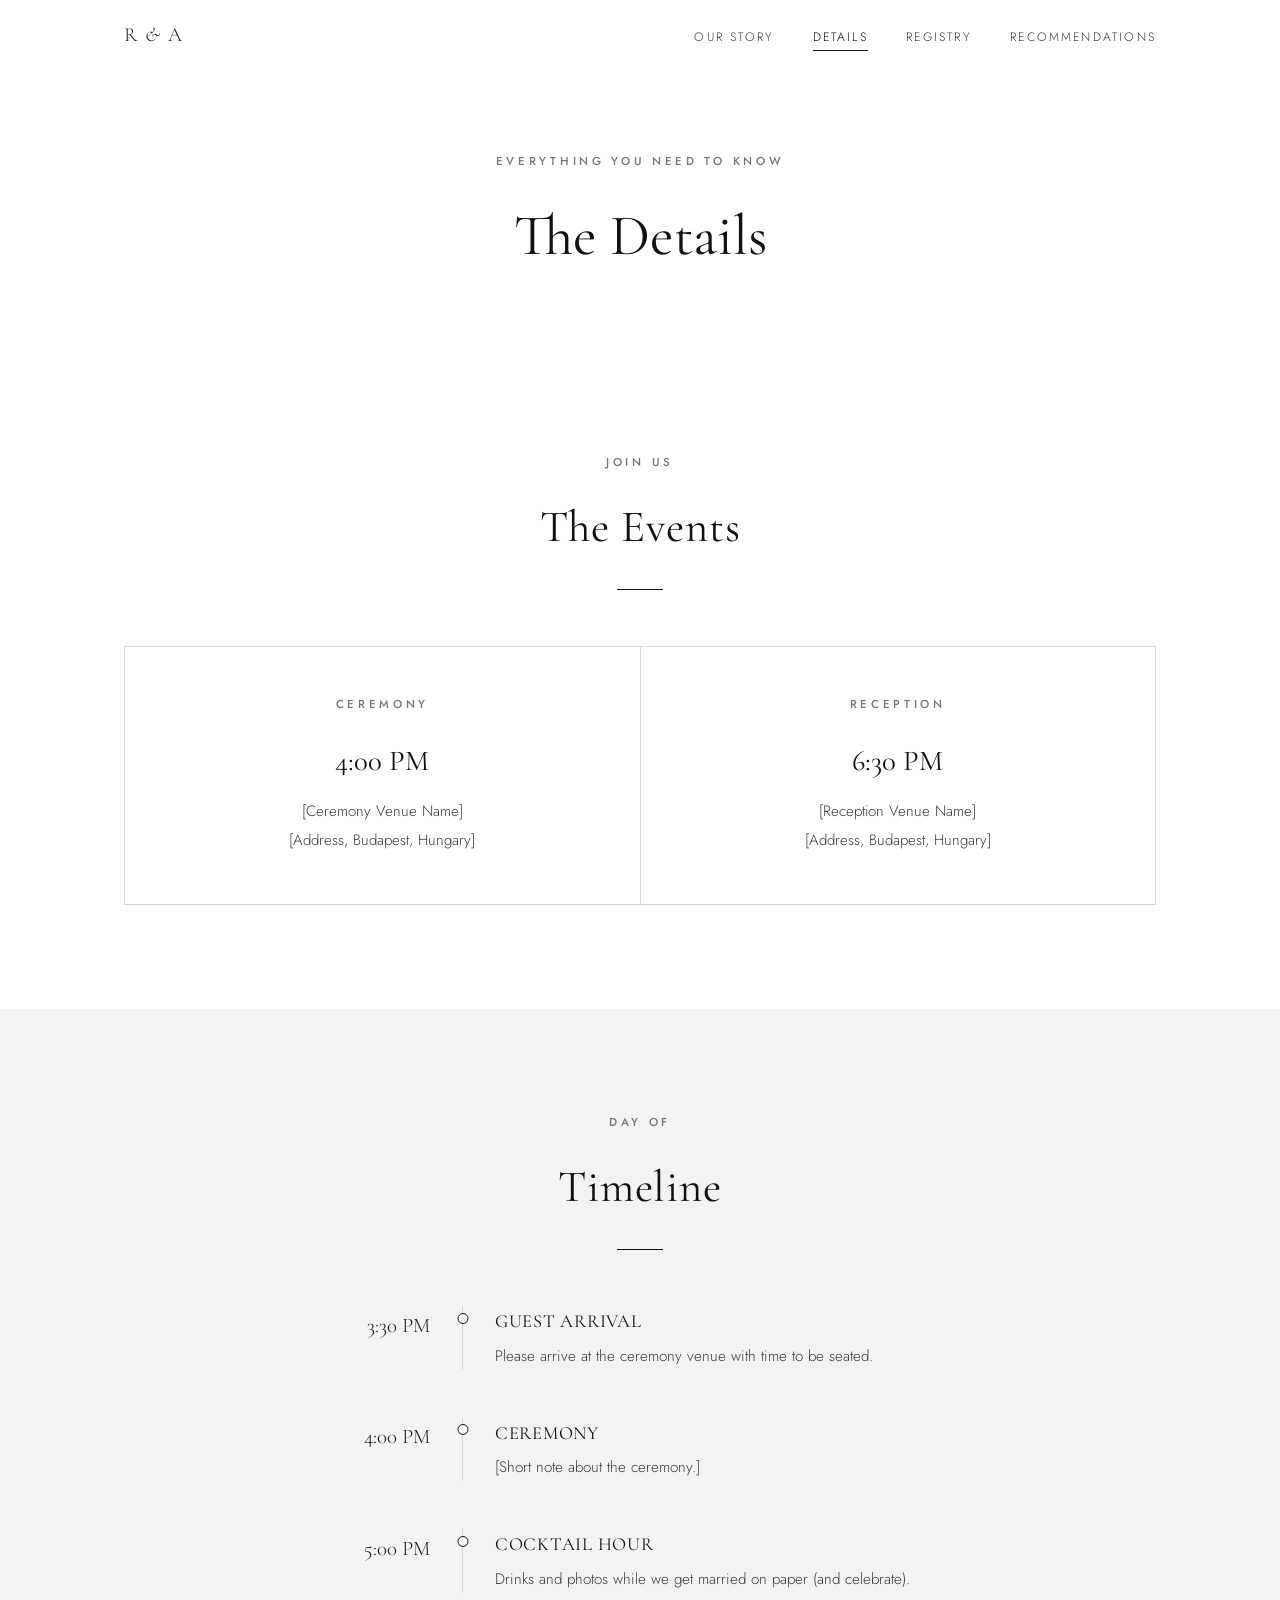
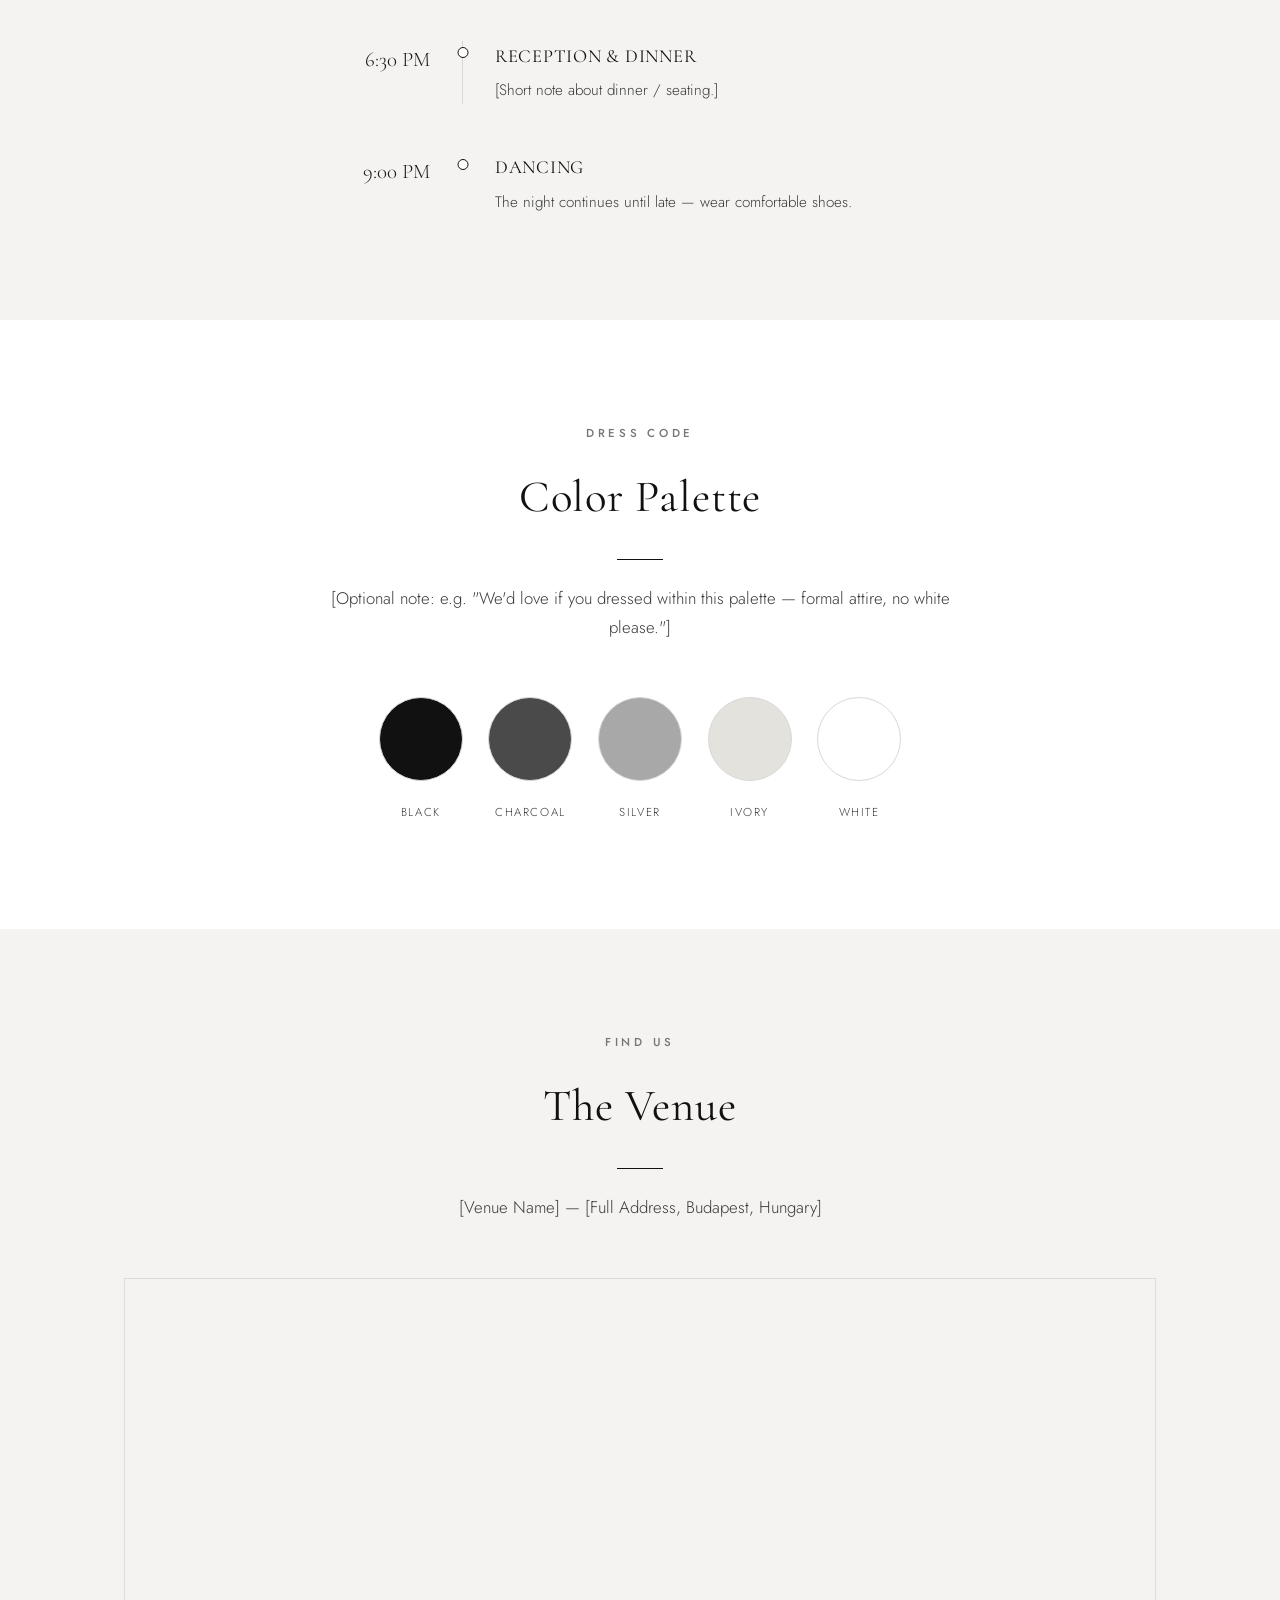
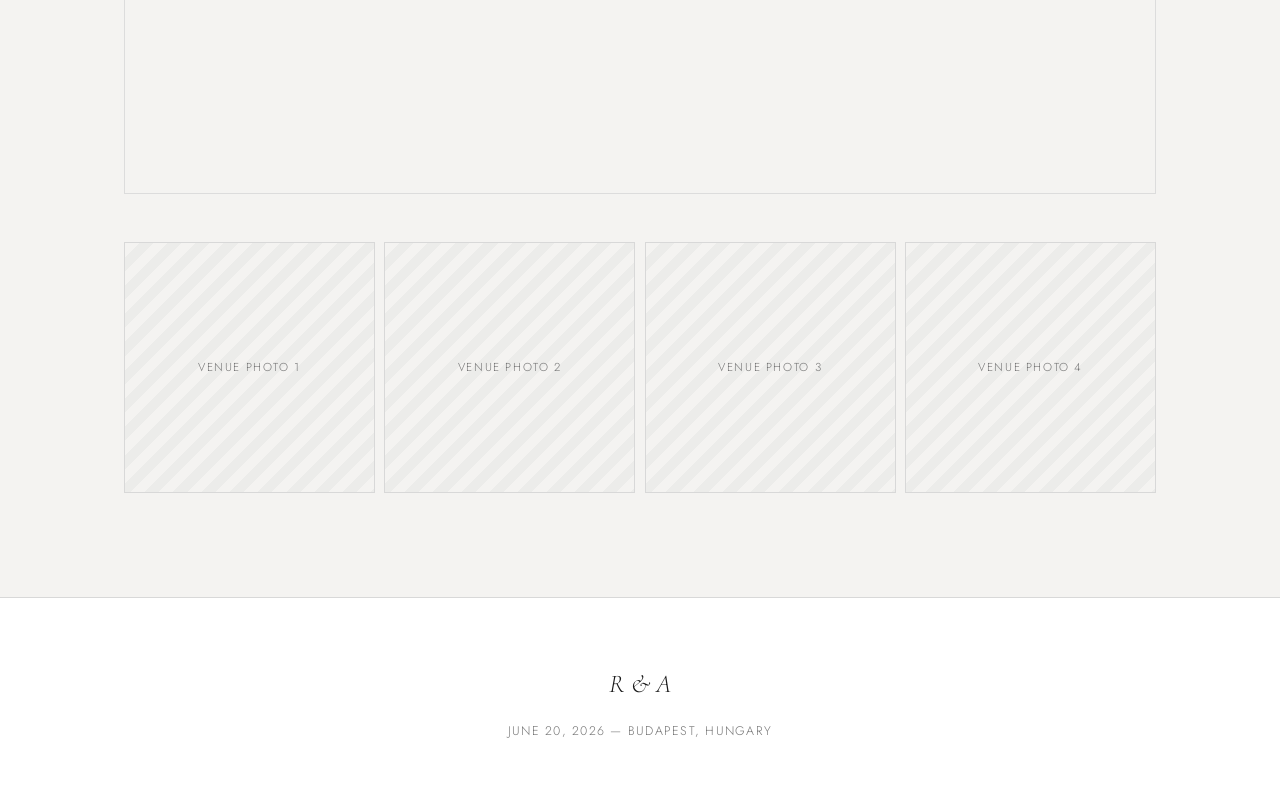
==== info.html @ a6213f03 "Initial wedding website: story, details, registry, recommendations pages Black and white elegant sta" ====
<!DOCTYPE html>
<html lang="en">
<head>
<meta charset="UTF-8">
<meta name="viewport" content="width=device-width, initial-scale=1.0">
<title>Details | Réka &amp; András</title>
<meta name="description" content="Everything you need to know: the events, timeline, location, and color palette for our wedding day.">
<link rel="stylesheet" href="css/style.css">
</head>
<body>

<header class="site-header">
  <div class="nav-inner">
    <a href="index.html" class="brand">R <span class="ampersand">&amp;</span> A</a>
    <nav>
      <ul class="nav-links">
        <li><a href="index.html">Our Story</a></li>
        <li><a href="info.html">Details</a></li>
        <li><a href="registry.html">Registry</a></li>
        <li><a href="recommendations.html">Recommendations</a></li>
      </ul>
    </nav>
    <button class="nav-toggle" aria-label="Toggle menu">
      <span></span><span></span><span></span>
    </button>
  </div>
</header>

<div class="page-hero">
  <span class="eyebrow">Everything You Need To Know</span>
  <h1>The Details</h1>
</div>

<!-- EVENTS -->
<section>
  <div class="container">
    <div class="section-header reveal">
      <span class="eyebrow">Join Us</span>
      <h2 class="section-title">The Events</h2>
      <hr class="rule center">
    </div>

    <div class="event-grid reveal">
      <div class="event-card">
        <span class="eyebrow">Ceremony</span>
        <h3>4:00 PM</h3>
        <p>[Ceremony Venue Name]</p>
        <p>[Address, Budapest, Hungary]</p>
      </div>
      <div class="event-card">
        <span class="eyebrow">Reception</span>
        <h3>6:30 PM</h3>
        <p>[Reception Venue Name]</p>
        <p>[Address, Budapest, Hungary]</p>
      </div>
    </div>
  </div>
</section>

<!-- TIMELINE -->
<section class="alt-bg">
  <div class="container">
    <div class="section-header reveal">
      <span class="eyebrow">Day Of</span>
      <h2 class="section-title">Timeline</h2>
      <hr class="rule center">
    </div>

    <div class="timeline reveal">
      <div class="timeline-item">
        <div class="timeline-time">3:30 PM</div>
        <div class="timeline-rail"></div>
        <div class="timeline-body">
          <h4>Guest Arrival</h4>
          <p>Please arrive at the ceremony venue with time to be seated.</p>
        </div>
      </div>
      <div class="timeline-item">
        <div class="timeline-time">4:00 PM</div>
        <div class="timeline-rail"></div>
        <div class="timeline-body">
          <h4>Ceremony</h4>
          <p>[Short note about the ceremony.]</p>
        </div>
      </div>
      <div class="timeline-item">
        <div class="timeline-time">5:00 PM</div>
        <div class="timeline-rail"></div>
        <div class="timeline-body">
          <h4>Cocktail Hour</h4>
          <p>Drinks and photos while we get married on paper (and celebrate).</p>
        </div>
      </div>
      <div class="timeline-item">
        <div class="timeline-time">6:30 PM</div>
        <div class="timeline-rail"></div>
        <div class="timeline-body">
          <h4>Reception &amp; Dinner</h4>
          <p>[Short note about dinner / seating.]</p>
        </div>
      </div>
      <div class="timeline-item">
        <div class="timeline-time">9:00 PM</div>
        <div class="timeline-rail"></div>
        <div class="timeline-body">
          <h4>Dancing</h4>
          <p>The night continues until late — wear comfortable shoes.</p>
        </div>
      </div>
    </div>
  </div>
</section>

<!-- COLOR PALETTE -->
<section>
  <div class="container">
    <div class="section-header reveal">
      <span class="eyebrow">Dress Code</span>
      <h2 class="section-title">Color Palette</h2>
      <hr class="rule center">
      <p class="section-lede" style="margin-left:auto;margin-right:auto;">
        [Optional note: e.g. "We'd love if you dressed within this palette —
        formal attire, no white please."]
      </p>
    </div>

    <div class="palette-row reveal">
      <div class="swatch">
        <div class="swatch-color" style="background:#111111;"></div>
        <span class="swatch-label">Black</span>
      </div>
      <div class="swatch">
        <div class="swatch-color" style="background:#4a4a4a;"></div>
        <span class="swatch-label">Charcoal</span>
      </div>
      <div class="swatch">
        <div class="swatch-color" style="background:#a8a8a8;"></div>
        <span class="swatch-label">Silver</span>
      </div>
      <div class="swatch">
        <div class="swatch-color" style="background:#e4e2dd; border:1px solid #d8d8d8;"></div>
        <span class="swatch-label">Ivory</span>
      </div>
      <div class="swatch">
        <div class="swatch-color" style="background:#ffffff; border:1px solid #d8d8d8;"></div>
        <span class="swatch-label">White</span>
      </div>
    </div>
  </div>
</section>

<!-- LOCATION -->
<section class="alt-bg">
  <div class="container">
    <div class="section-header reveal">
      <span class="eyebrow">Find Us</span>
      <h2 class="section-title">The Venue</h2>
      <hr class="rule center">
      <p class="section-lede" style="margin-left:auto;margin-right:auto;">
        [Venue Name] — [Full Address, Budapest, Hungary]
      </p>
    </div>

    <div class="reveal">
      <iframe
        class="map-frame"
        src="https://www.google.com/maps?q=Budapest,Hungary&output=embed"
        loading="lazy"
        referrerpolicy="no-referrer-when-downgrade"
        title="Venue location map">
      </iframe>
    </div>

    <div class="venue-gallery reveal">
      <a href="#" data-lightbox>
        <div class="img-placeholder" data-label="venue-1.jpg">Venue Photo 1</div>
      </a>
      <a href="#" data-lightbox>
        <div class="img-placeholder" data-label="venue-2.jpg">Venue Photo 2</div>
      </a>
      <a href="#" data-lightbox>
        <div class="img-placeholder" data-label="venue-3.jpg">Venue Photo 3</div>
      </a>
      <a href="#" data-lightbox>
        <div class="img-placeholder" data-label="venue-4.jpg">Venue Photo 4</div>
      </a>
    </div>
  </div>
</section>

<footer class="site-footer">
  <span class="ampersand">R &amp; A</span>
  <p>June 20, 2026 — Budapest, Hungary</p>
</footer>

<script src="js/main.js"></script>
</body>
</html>
---- css/style.css ----
/* ==========================================================================
   Wedding Website — Design System
   Black & white, classy, timeless.
   ========================================================================== */

@import url('https://fonts.googleapis.com/css2?family=Cormorant+Garamond:ital,wght@0,300;0,400;0,500;0,600;1,400&family=Jost:wght@300;400;500;600&display=swap');

:root {
  --black: #111111;
  --off-black: #1a1a1a;
  --charcoal: #3a3a3a;
  --gray: #767676;
  --line: #d8d8d8;
  --pale: #f4f3f1;
  --white: #ffffff;

  --font-display: 'Cormorant Garamond', 'Times New Roman', serif;
  --font-body: 'Jost', 'Helvetica Neue', Arial, sans-serif;

  --max-width: 1160px;
  --gutter: clamp(1.25rem, 5vw, 4rem);

  --transition: 0.5s cubic-bezier(0.4, 0, 0.2, 1);
}

* {
  box-sizing: border-box;
}

html {
  scroll-behavior: smooth;
}

body {
  margin: 0;
  background: var(--white);
  color: var(--off-black);
  font-family: var(--font-body);
  font-weight: 300;
  font-size: 16px;
  line-height: 1.7;
  -webkit-font-smoothing: antialiased;
  -moz-osx-font-smoothing: grayscale;
}

img {
  max-width: 100%;
  display: block;
}

a {
  color: inherit;
  text-decoration: none;
}

.container {
  max-width: var(--max-width);
  margin: 0 auto;
  padding: 0 var(--gutter);
}

/* ---------- Typography ---------- */

h1, h2, h3, h4 {
  font-family: var(--font-display);
  font-weight: 400;
  margin: 0;
  color: var(--black);
}

.eyebrow {
  display: block;
  font-family: var(--font-body);
  font-size: 0.72rem;
  font-weight: 500;
  letter-spacing: 0.32em;
  text-transform: uppercase;
  color: var(--gray);
  margin-bottom: 1rem;
}

.section-title {
  font-size: clamp(2rem, 4vw, 2.8rem);
  letter-spacing: 0.02em;
  margin-bottom: 1.5rem;
}

.section-lede {
  max-width: 620px;
  color: var(--charcoal);
  font-weight: 300;
  font-size: 1.05rem;
}

.rule {
  width: 46px;
  height: 1px;
  background: var(--black);
  border: 0;
  margin: 1.5rem 0;
}

.rule.center {
  margin-left: auto;
  margin-right: auto;
}

.ampersand {
  font-family: var(--font-display);
  font-style: italic;
}

/* ---------- Buttons / links ---------- */

.btn {
  display: inline-block;
  padding: 0.9rem 2.2rem;
  border: 1px solid var(--black);
  font-family: var(--font-body);
  font-size: 0.78rem;
  letter-spacing: 0.2em;
  text-transform: uppercase;
  color: var(--black);
  background: transparent;
  transition: background var(--transition), color var(--transition);
  cursor: pointer;
}

.btn:hover {
  background: var(--black);
  color: var(--white);
}

.btn.filled {
  background: var(--black);
  color: var(--white);
}

.btn.filled:hover {
  background: var(--off-black);
  opacity: 0.85;
}

.text-link {
  border-bottom: 1px solid var(--gray);
  padding-bottom: 2px;
  font-size: 0.9rem;
  letter-spacing: 0.04em;
  transition: border-color var(--transition), color var(--transition);
}

.text-link:hover {
  border-color: var(--black);
}

/* ---------- Navigation ---------- */

.site-header {
  position: fixed;
  top: 0;
  left: 0;
  right: 0;
  z-index: 500;
  background: rgba(255, 255, 255, 0.92);
  backdrop-filter: saturate(180%) blur(10px);
  border-bottom: 1px solid transparent;
  transition: border-color var(--transition);
}

.site-header.scrolled {
  border-bottom-color: var(--line);
}

.nav-inner {
  max-width: var(--max-width);
  margin: 0 auto;
  padding: 1.15rem var(--gutter);
  display: flex;
  align-items: center;
  justify-content: space-between;
}

.brand {
  font-family: var(--font-display);
  font-size: 1.25rem;
  letter-spacing: 0.08em;
  white-space: nowrap;
}

.nav-links {
  display: flex;
  gap: 2.4rem;
  list-style: none;
  margin: 0;
  padding: 0;
}

.nav-links a {
  font-size: 0.76rem;
  letter-spacing: 0.18em;
  text-transform: uppercase;
  color: var(--charcoal);
  padding-bottom: 4px;
  border-bottom: 1px solid transparent;
  transition: color var(--transition), border-color var(--transition);
}

.nav-links a:hover,
.nav-links a.active {
  color: var(--black);
  border-bottom-color: var(--black);
}

.nav-toggle {
  display: none;
  background: none;
  border: none;
  cursor: pointer;
  width: 28px;
  height: 20px;
  position: relative;
  z-index: 620;
  padding: 0;
}

.nav-toggle span {
  position: absolute;
  left: 0;
  width: 100%;
  height: 1px;
  background: var(--black);
  transition: transform var(--transition), opacity var(--transition), top var(--transition);
}

.nav-toggle span:nth-child(1) { top: 0; }
.nav-toggle span:nth-child(2) { top: 9px; }
.nav-toggle span:nth-child(3) { top: 18px; }

.nav-toggle.open span:nth-child(1) { top: 9px; transform: rotate(45deg); }
.nav-toggle.open span:nth-child(2) { opacity: 0; }
.nav-toggle.open span:nth-child(3) { top: 9px; transform: rotate(-45deg); }

@media (max-width: 860px) {
  .nav-links {
    position: fixed;
    top: 0;
    right: 0;
    height: 100vh;
    width: min(78vw, 340px);
    background: var(--white);
    flex-direction: column;
    justify-content: center;
    align-items: flex-start;
    gap: 2rem;
    padding: 2rem var(--gutter);
    transform: translateX(100%);
    transition: transform var(--transition);
    box-shadow: -8px 0 30px rgba(0,0,0,0.06);
    z-index: 610;
  }

  .nav-links.open {
    transform: translateX(0);
  }

  .nav-toggle {
    display: block;
  }
}

/* ---------- Hero ---------- */

.hero {
  min-height: 100vh;
  display: flex;
  flex-direction: column;
  align-items: center;
  justify-content: center;
  text-align: center;
  padding: 8rem var(--gutter) 4rem;
  position: relative;
}

.hero-names {
  font-size: clamp(2.8rem, 9vw, 6rem);
  line-height: 1.05;
  letter-spacing: 0.01em;
}

.hero-date {
  margin-top: 1.6rem;
  font-family: var(--font-body);
  font-size: 0.82rem;
  letter-spacing: 0.3em;
  text-transform: uppercase;
  color: var(--charcoal);
}

.hero-scroll {
  position: absolute;
  bottom: 2.5rem;
  left: 50%;
  transform: translateX(-50%);
  font-size: 0.68rem;
  letter-spacing: 0.28em;
  text-transform: uppercase;
  color: var(--gray);
  display: flex;
  flex-direction: column;
  align-items: center;
  gap: 0.6rem;
}

.hero-scroll::after {
  content: '';
  width: 1px;
  height: 34px;
  background: var(--line);
  animation: scrollLine 2.2s ease-in-out infinite;
}

@keyframes scrollLine {
  0% { transform: scaleY(0); transform-origin: top; opacity: 0; }
  40% { transform: scaleY(1); transform-origin: top; opacity: 1; }
  60% { transform: scaleY(1); transform-origin: bottom; opacity: 1; }
  100% { transform: scaleY(0); transform-origin: bottom; opacity: 0; }
}

/* ---------- Sections ---------- */

section {
  padding: 6.5rem 0;
}

.section-header {
  text-align: center;
  max-width: 640px;
  margin: 0 auto 3.5rem;
}

.alt-bg {
  background: var(--pale);
}

.divider-frame {
  border-top: 1px solid var(--line);
  border-bottom: 1px solid var(--line);
}

/* ---------- Reveal animation ---------- */

.reveal {
  opacity: 0;
  transform: translateY(24px);
  transition: opacity 0.9s ease, transform 0.9s ease;
}

.reveal.is-visible {
  opacity: 1;
  transform: translateY(0);
}

/* ---------- Story page ---------- */

.story-grid {
  display: grid;
  grid-template-columns: 1fr 1fr;
  gap: 4rem;
  align-items: center;
}

.story-grid.reverse .story-media {
  order: 2;
}

.story-media img {
  width: 100%;
  aspect-ratio: 4/5;
  object-fit: cover;
}

.story-text h3 {
  font-size: 1.9rem;
  margin-bottom: 1.2rem;
}

.story-text p {
  color: var(--charcoal);
}

@media (max-width: 760px) {
  .story-grid,
  .story-grid.reverse .story-media {
    order: initial;
  }
  .story-grid {
    grid-template-columns: 1fr;
    gap: 2rem;
  }
}

/* ---------- Image placeholders (until real photos are added) ---------- */

.img-placeholder {
  width: 100%;
  aspect-ratio: 4/5;
  background: repeating-linear-gradient(
    135deg,
    var(--pale),
    var(--pale) 10px,
    #ececea 10px,
    #ececea 20px
  );
  border: 1px solid var(--line);
  display: flex;
  align-items: center;
  justify-content: center;
  text-align: center;
  color: var(--gray);
  font-size: 0.72rem;
  letter-spacing: 0.14em;
  text-transform: uppercase;
  padding: 1rem;
}

.venue-gallery .img-placeholder,
.hero-media .img-placeholder {
  aspect-ratio: 1/1;
}

.hero-media .img-placeholder {
  aspect-ratio: 16/9;
}

/* ---------- Quote ---------- */

.quote-block {
  text-align: center;
  max-width: 760px;
  margin: 0 auto;
}

.quote-block p {
  font-family: var(--font-display);
  font-style: italic;
  font-size: clamp(1.5rem, 3vw, 2.1rem);
  color: var(--off-black);
  line-height: 1.5;
}

/* ---------- Timeline ---------- */

.timeline {
  max-width: 640px;
  margin: 0 auto;
}

.timeline-item {
  display: grid;
  grid-template-columns: 110px 1px 1fr;
  gap: 2rem;
  position: relative;
  padding-bottom: 3rem;
}

.timeline-item:last-child {
  padding-bottom: 0;
}

.timeline-time {
  font-family: var(--font-display);
  font-size: 1.3rem;
  text-align: right;
  padding-top: 0.1rem;
  white-space: nowrap;
}

.timeline-rail {
  position: relative;
  background: var(--line);
}

.timeline-rail::before {
  content: '';
  position: absolute;
  top: 0.4rem;
  left: 50%;
  transform: translateX(-50%);
  width: 9px;
  height: 9px;
  border-radius: 50%;
  border: 1px solid var(--black);
  background: var(--white);
}

.timeline-item:last-child .timeline-rail {
  background: transparent;
}

.timeline-body h4 {
  font-size: 1.15rem;
  letter-spacing: 0.04em;
  text-transform: uppercase;
  margin-bottom: 0.4rem;
}

.timeline-body p {
  color: var(--charcoal);
  font-size: 0.95rem;
  margin: 0;
}

@media (max-width: 560px) {
  .timeline-item {
    grid-template-columns: 70px 1px 1fr;
    gap: 1.2rem;
  }
  .timeline-time {
    font-size: 1.05rem;
  }
}

/* ---------- Event cards ---------- */

.event-grid {
  display: grid;
  grid-template-columns: repeat(2, 1fr);
  gap: 1px;
  background: var(--line);
  border: 1px solid var(--line);
}

.event-card {
  background: var(--white);
  padding: 3rem 2.5rem;
  text-align: center;
}

.event-card .eyebrow {
  margin-bottom: 1.4rem;
}

.event-card h3 {
  font-size: 1.8rem;
  margin-bottom: 0.8rem;
}

.event-card p {
  color: var(--charcoal);
  font-size: 0.94rem;
  margin: 0.2rem 0;
}

@media (max-width: 700px) {
  .event-grid {
    grid-template-columns: 1fr;
  }
}

/* ---------- Palette swatches ---------- */

.palette-row {
  display: flex;
  justify-content: center;
  gap: 1.6rem;
  flex-wrap: wrap;
}

.swatch {
  text-align: center;
}

.swatch-color {
  width: 84px;
  height: 84px;
  border-radius: 50%;
  border: 1px solid var(--line);
  margin: 0 auto 1rem;
}

.swatch-label {
  font-size: 0.72rem;
  letter-spacing: 0.14em;
  text-transform: uppercase;
  color: var(--charcoal);
}

/* ---------- Map + gallery ---------- */

.map-frame {
  width: 100%;
  aspect-ratio: 16/8;
  border: 1px solid var(--line);
  filter: grayscale(1) contrast(1.05);
}

.venue-gallery {
  display: grid;
  grid-template-columns: repeat(4, 1fr);
  gap: 0.6rem;
  margin-top: 2.5rem;
}

.venue-gallery a {
  display: block;
  overflow: hidden;
  aspect-ratio: 1/1;
}

.venue-gallery img {
  width: 100%;
  height: 100%;
  object-fit: cover;
  transition: transform 0.6s ease;
}

.venue-gallery a:hover img {
  transform: scale(1.06);
}

@media (max-width: 700px) {
  .venue-gallery {
    grid-template-columns: repeat(2, 1fr);
  }
}

/* Lightbox */

.lightbox {
  position: fixed;
  inset: 0;
  background: rgba(10,10,10,0.94);
  display: flex;
  align-items: center;
  justify-content: center;
  z-index: 1000;
  opacity: 0;
  pointer-events: none;
  transition: opacity 0.35s ease;
}

.lightbox.open {
  opacity: 1;
  pointer-events: auto;
}

.lightbox img {
  max-width: 88vw;
  max-height: 84vh;
  object-fit: contain;
}

.lightbox-close {
  position: absolute;
  top: 2rem;
  right: 2.5rem;
  color: var(--white);
  font-size: 1.6rem;
  background: none;
  border: none;
  cursor: pointer;
  font-family: var(--font-body);
  letter-spacing: 0.1em;
}

/* ---------- Registry ---------- */

.registry-grid {
  display: grid;
  grid-template-columns: repeat(auto-fit, minmax(280px, 1fr));
  gap: 1px;
  background: var(--line);
  border: 1px solid var(--line);
}

.registry-card {
  background: var(--white);
  padding: 3rem 2.4rem;
  text-align: center;
  display: flex;
  flex-direction: column;
  align-items: center;
}

.registry-card h3 {
  font-size: 1.6rem;
  margin: 1rem 0 0.9rem;
}

.registry-card p {
  color: var(--charcoal);
  font-size: 0.92rem;
  flex-grow: 1;
  margin-bottom: 1.8rem;
}

.registry-icon {
  width: 36px;
  height: 36px;
  border: 1px solid var(--black);
  border-radius: 50%;
  display: flex;
  align-items: center;
  justify-content: center;
  font-family: var(--font-display);
  font-style: italic;
  font-size: 1.1rem;
}

/* ---------- Recommendations ---------- */

.rec-tabs {
  display: flex;
  justify-content: center;
  gap: 0.5rem;
  margin-bottom: 3.5rem;
  flex-wrap: wrap;
}

.rec-tab {
  padding: 0.7rem 1.6rem;
  border: 1px solid var(--line);
  font-size: 0.75rem;
  letter-spacing: 0.16em;
  text-transform: uppercase;
  cursor: pointer;
  background: var(--white);
  color: var(--charcoal);
  transition: all var(--transition);
}

.rec-tab:hover {
  border-color: var(--black);
  color: var(--black);
}

.rec-tab.active {
  background: var(--black);
  color: var(--white);
  border-color: var(--black);
}

.rec-panel {
  display: none;
}

.rec-panel.active {
  display: block;
}

.rec-list {
  display: grid;
  grid-template-columns: repeat(2, 1fr);
  gap: 2.5rem 3rem;
}

.rec-item {
  border-top: 1px solid var(--line);
  padding-top: 1.4rem;
}

.rec-item h4 {
  font-size: 1.25rem;
  margin-bottom: 0.35rem;
}

.rec-item .rec-tag {
  display: inline-block;
  font-size: 0.68rem;
  letter-spacing: 0.16em;
  text-transform: uppercase;
  color: var(--gray);
  margin-bottom: 0.6rem;
}

.rec-item p {
  color: var(--charcoal);
  font-size: 0.92rem;
  margin: 0;
}

@media (max-width: 700px) {
  .rec-list {
    grid-template-columns: 1fr;
  }
}

/* ---------- Footer ---------- */

.site-footer {
  text-align: center;
  padding: 4rem var(--gutter) 3rem;
  border-top: 1px solid var(--line);
}

.site-footer .ampersand {
  font-size: 1.6rem;
  display: block;
  margin-bottom: 1rem;
}

.site-footer p {
  font-size: 0.78rem;
  letter-spacing: 0.1em;
  color: var(--gray);
  text-transform: uppercase;
}

/* ---------- Page hero (sub pages) ---------- */

.page-hero {
  padding: 9.5rem var(--gutter) 4rem;
  text-align: center;
}

.page-hero .eyebrow {
  justify-content: center;
  display: flex;
}

.page-hero h1 {
  font-size: clamp(2.4rem, 6vw, 3.6rem);
}
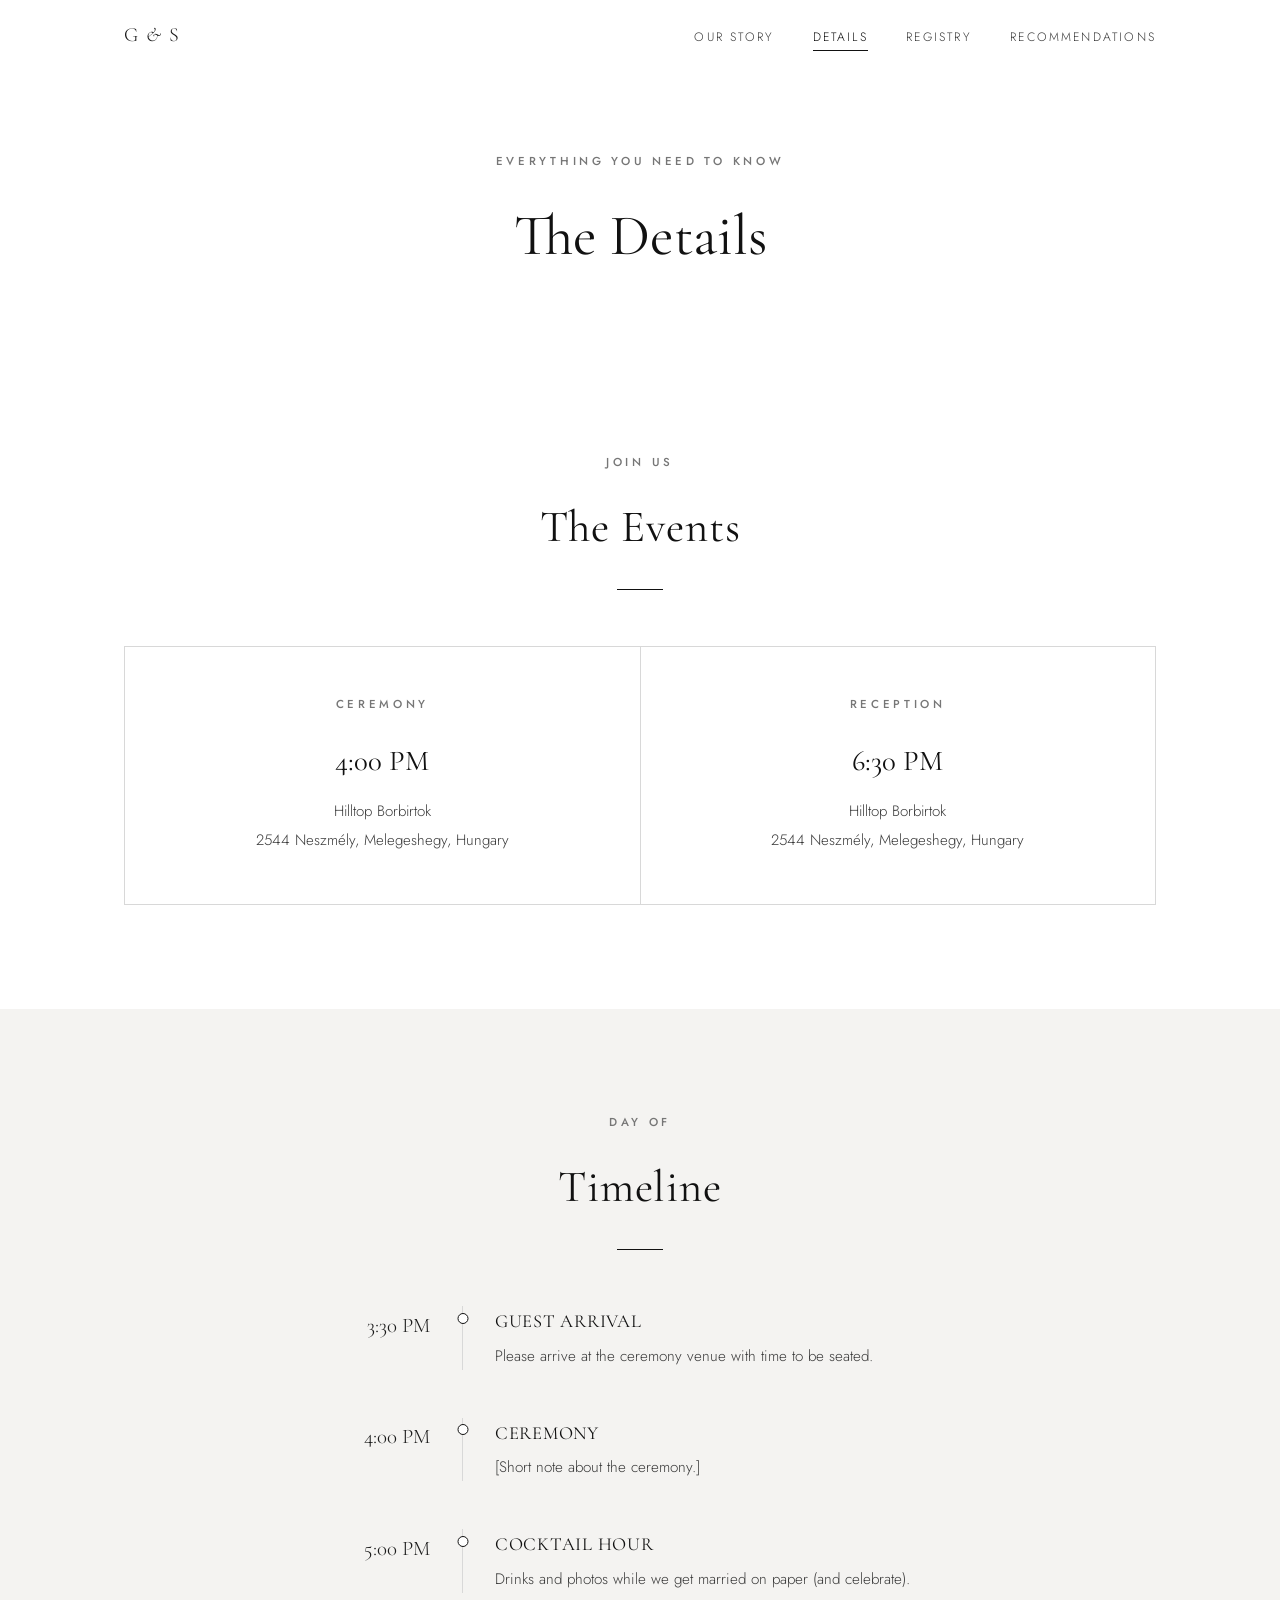
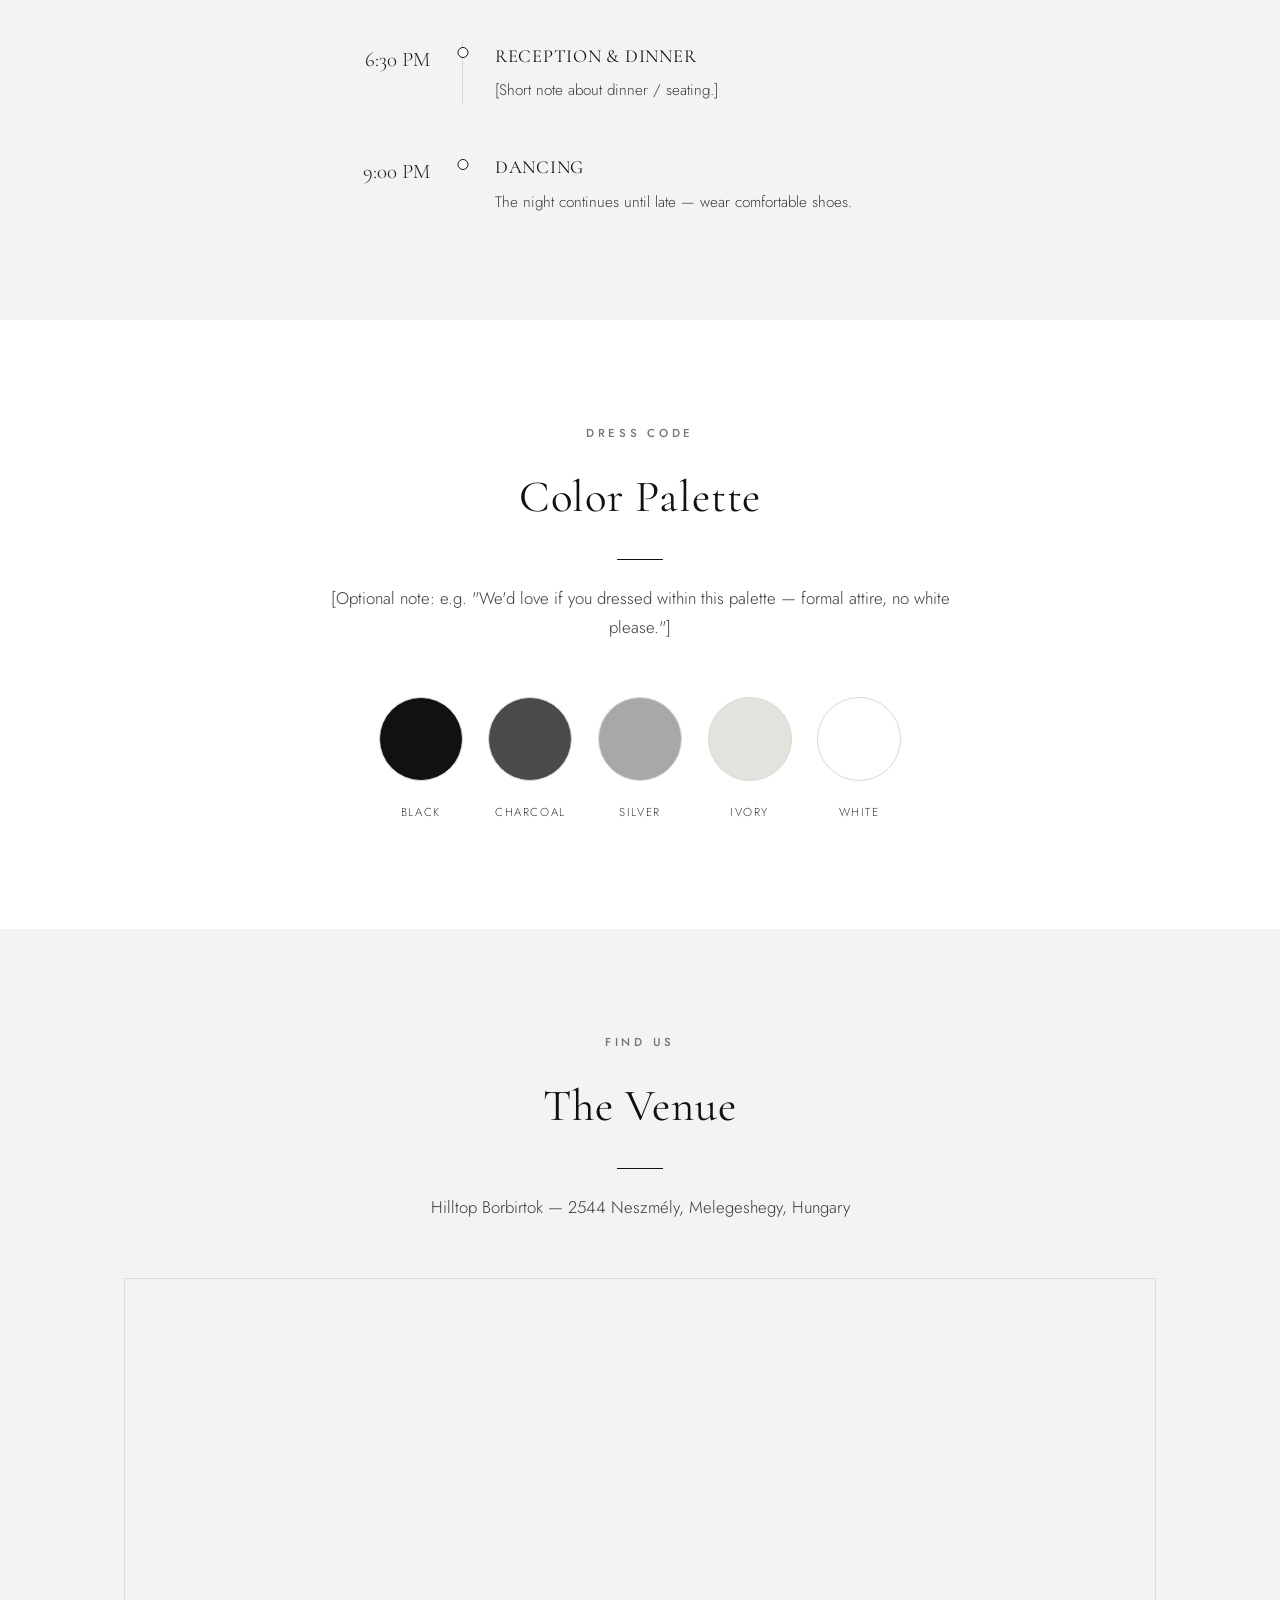
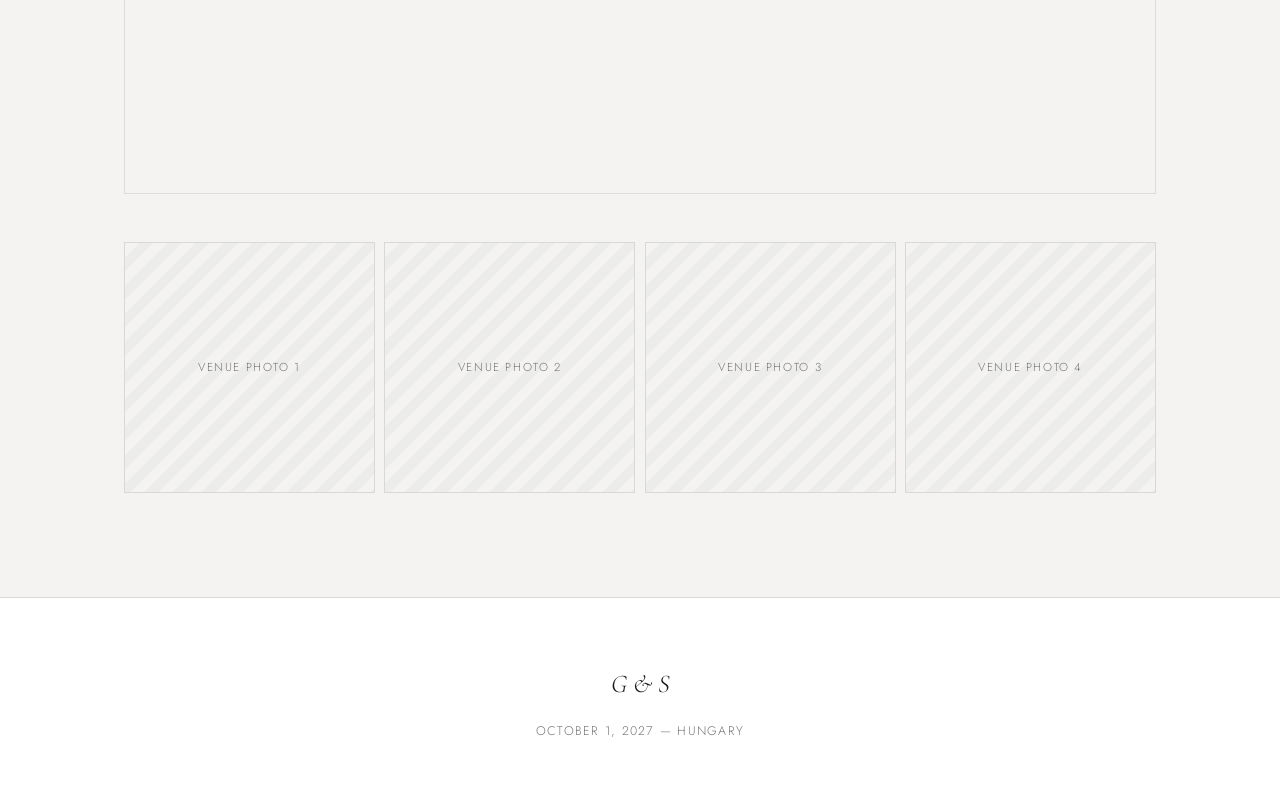
==== commit ebfffff3: "Personalize site with real names, date, and venue Gisele & Sándor, October 1 2027, Hilltop Borbirtok" ====
--- a/info.html
+++ b/info.html
@@ -3,7 +3,7 @@
 <head>
 <meta charset="UTF-8">
 <meta name="viewport" content="width=device-width, initial-scale=1.0">
-<title>Details | Réka &amp; András</title>
+<title>Details | Gisele &amp; Sándor</title>
 <meta name="description" content="Everything you need to know: the events, timeline, location, and color palette for our wedding day.">
 <link rel="stylesheet" href="css/style.css">
 </head>
@@ -11,7 +11,7 @@
 
 <header class="site-header">
   <div class="nav-inner">
-    <a href="index.html" class="brand">R <span class="ampersand">&amp;</span> A</a>
+    <a href="index.html" class="brand">G <span class="ampersand">&amp;</span> S</a>
     <nav>
       <ul class="nav-links">
         <li><a href="index.html">Our Story</a></li>
@@ -44,14 +44,14 @@
       <div class="event-card">
         <span class="eyebrow">Ceremony</span>
         <h3>4:00 PM</h3>
-        <p>[Ceremony Venue Name]</p>
-        <p>[Address, Budapest, Hungary]</p>
+        <p>Hilltop Borbirtok</p>
+        <p>2544 Neszmély, Melegeshegy, Hungary</p>
       </div>
       <div class="event-card">
         <span class="eyebrow">Reception</span>
         <h3>6:30 PM</h3>
-        <p>[Reception Venue Name]</p>
-        <p>[Address, Budapest, Hungary]</p>
+        <p>Hilltop Borbirtok</p>
+        <p>2544 Neszmély, Melegeshegy, Hungary</p>
       </div>
     </div>
   </div>
@@ -157,14 +157,14 @@
       <h2 class="section-title">The Venue</h2>
       <hr class="rule center">
       <p class="section-lede" style="margin-left:auto;margin-right:auto;">
-        [Venue Name] — [Full Address, Budapest, Hungary]
+        Hilltop Borbirtok — 2544 Neszmély, Melegeshegy, Hungary
       </p>
     </div>
 
     <div class="reveal">
       <iframe
         class="map-frame"
-        src="https://www.google.com/maps?q=Budapest,Hungary&output=embed"
+        src="https://www.google.com/maps?q=47.7252182,18.3779207&output=embed"
         loading="lazy"
         referrerpolicy="no-referrer-when-downgrade"
         title="Venue location map">
@@ -189,8 +189,8 @@
 </section>
 
 <footer class="site-footer">
-  <span class="ampersand">R &amp; A</span>
-  <p>June 20, 2026 — Budapest, Hungary</p>
+  <span class="ampersand">G &amp; S</span>
+  <p>October 1, 2027 — Hungary</p>
 </footer>
 
 <script src="js/main.js"></script>
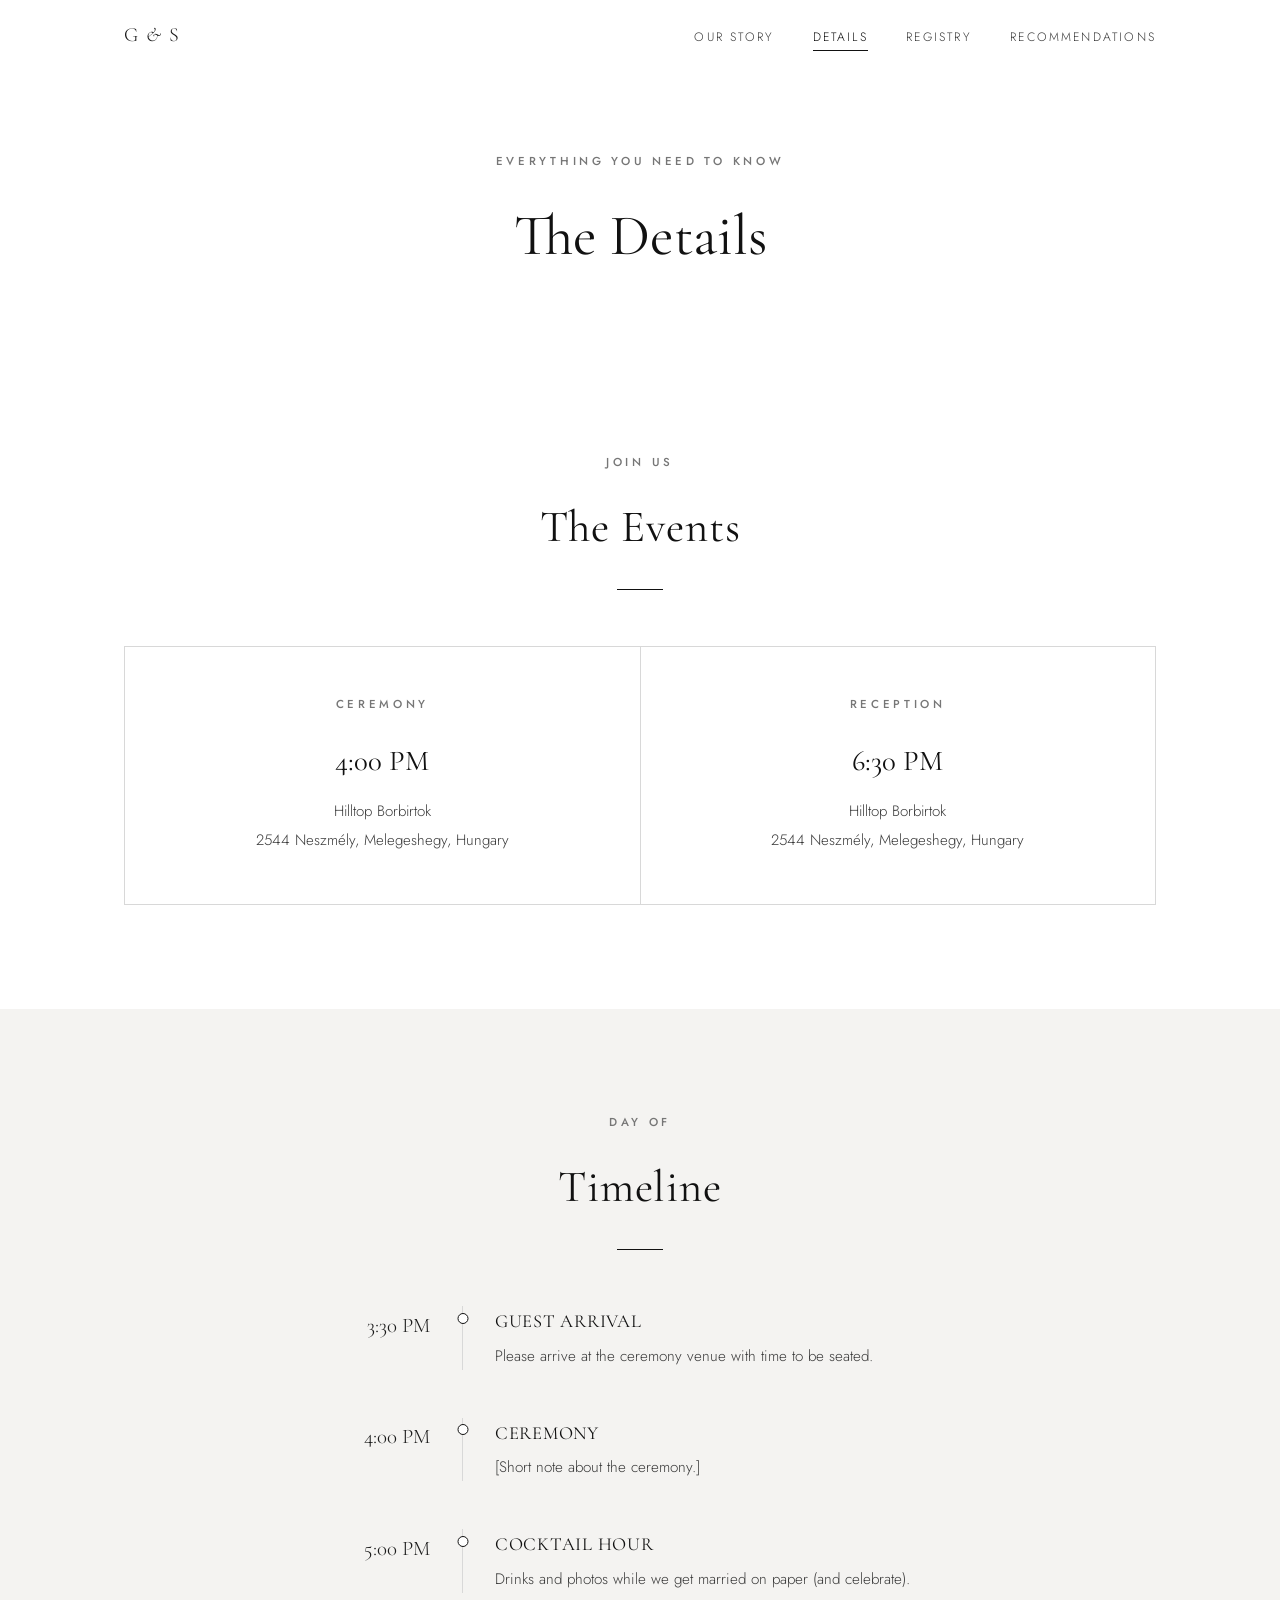
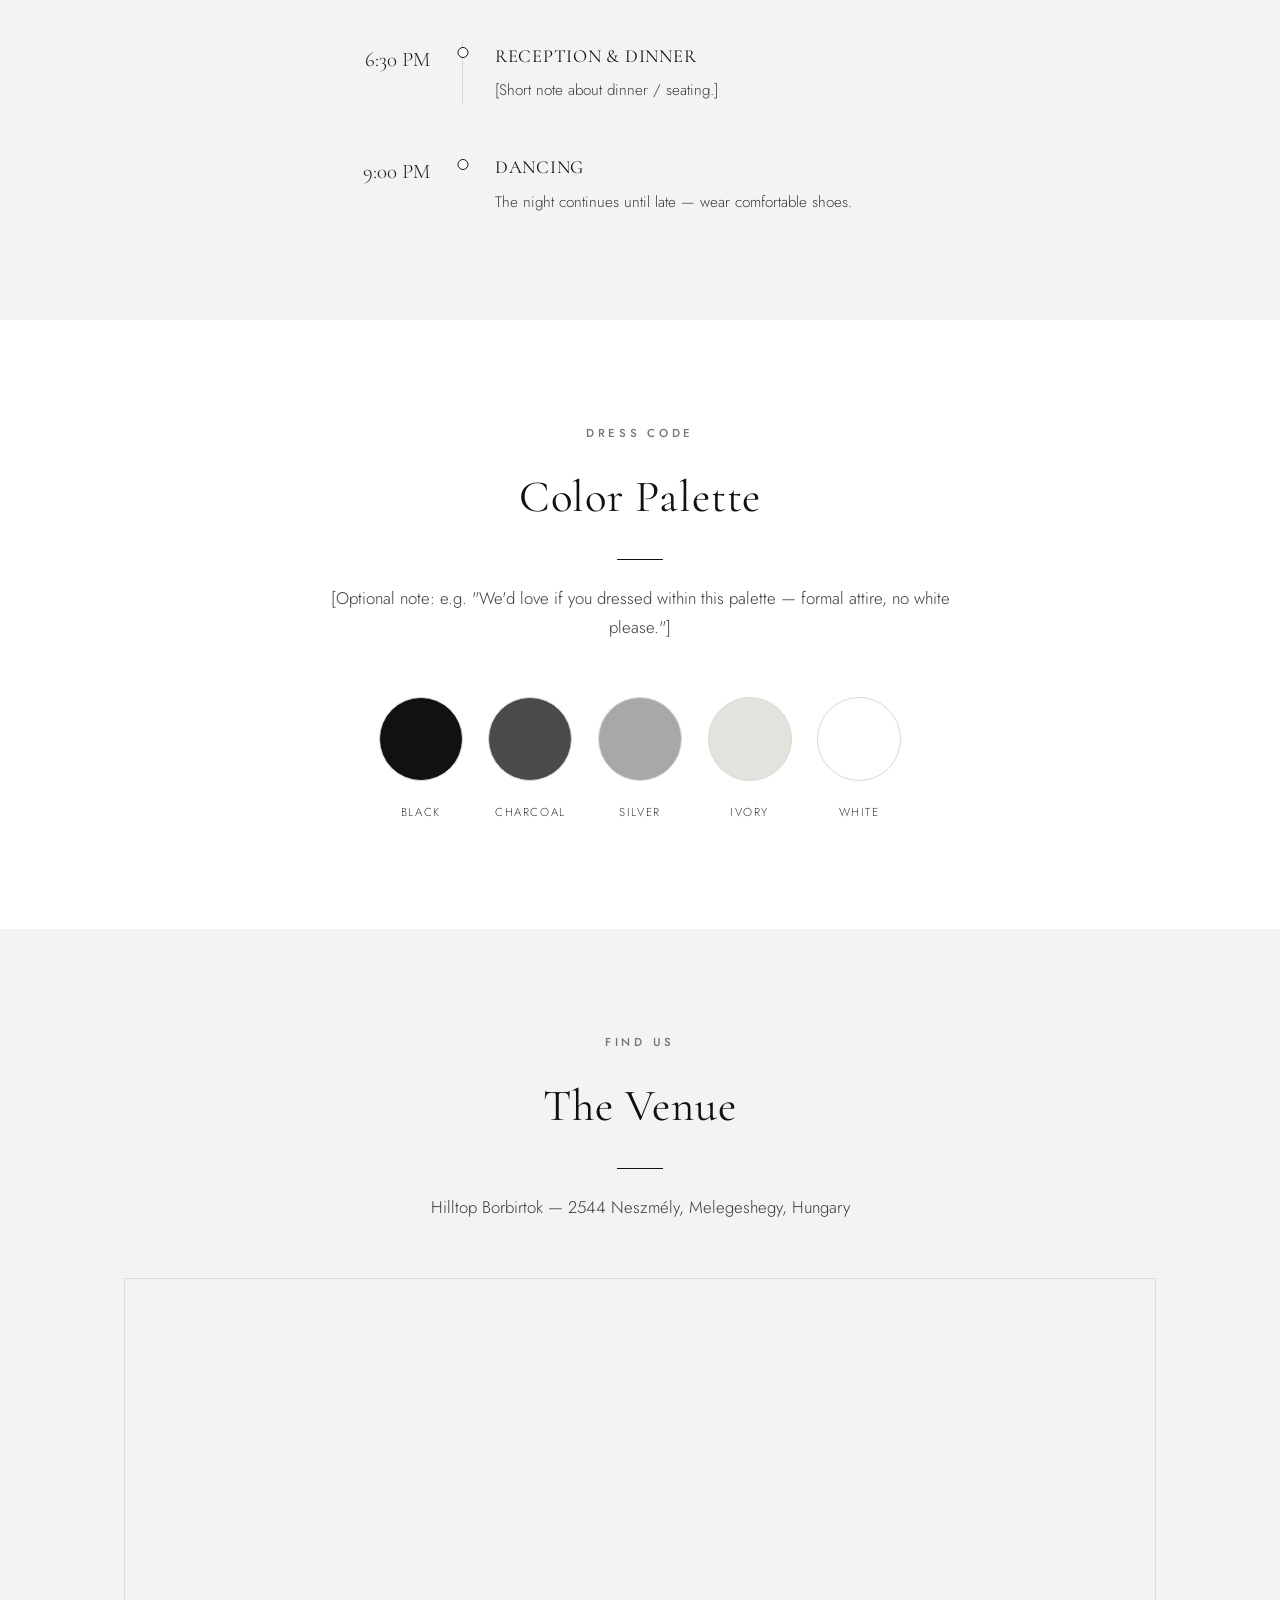
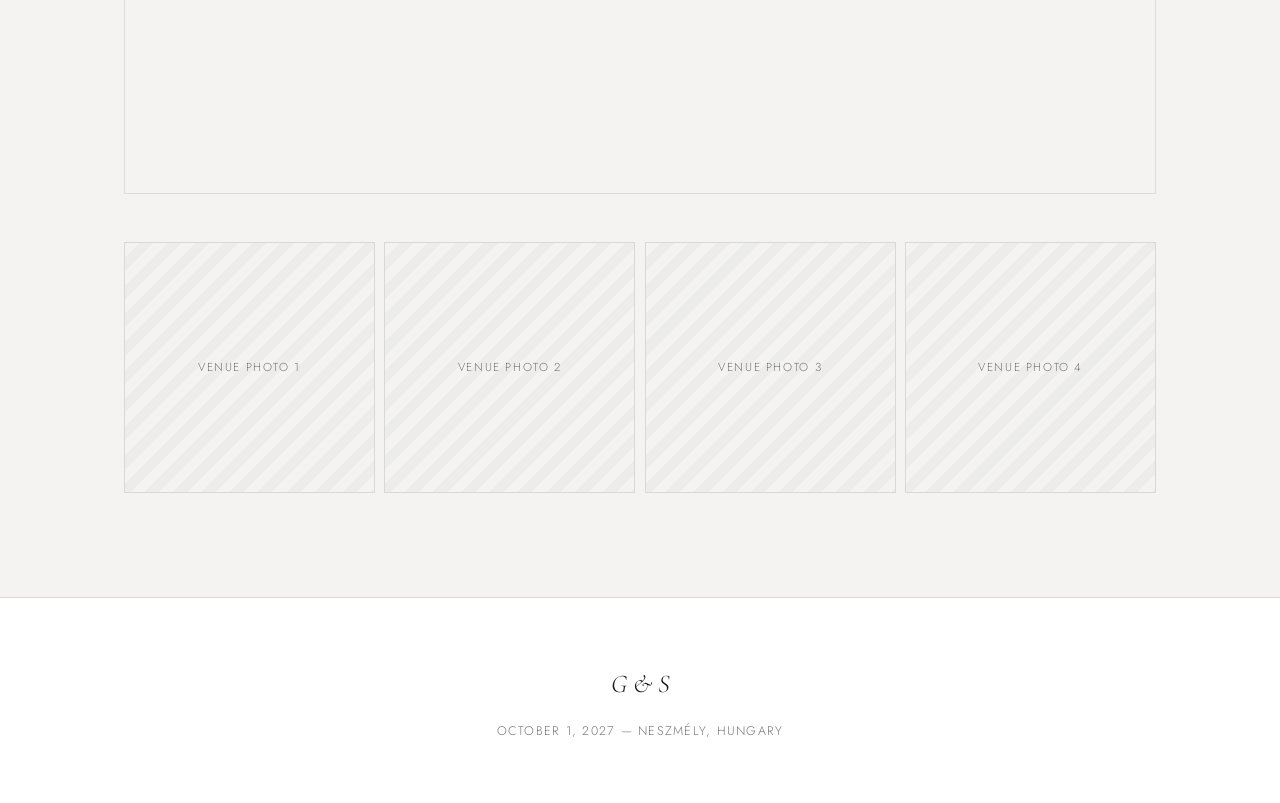
==== commit 1b183fad: "Add real hotels near the venue, reframe Budapest as a day trip Replaced generic Budapest hotel place" ====
--- a/info.html
+++ b/info.html
@@ -190,7 +190,7 @@
 
 <footer class="site-footer">
   <span class="ampersand">G &amp; S</span>
-  <p>October 1, 2027 — Hungary</p>
+  <p>October 1, 2027 — Neszmély, Hungary</p>
 </footer>
 
 <script src="js/main.js"></script>
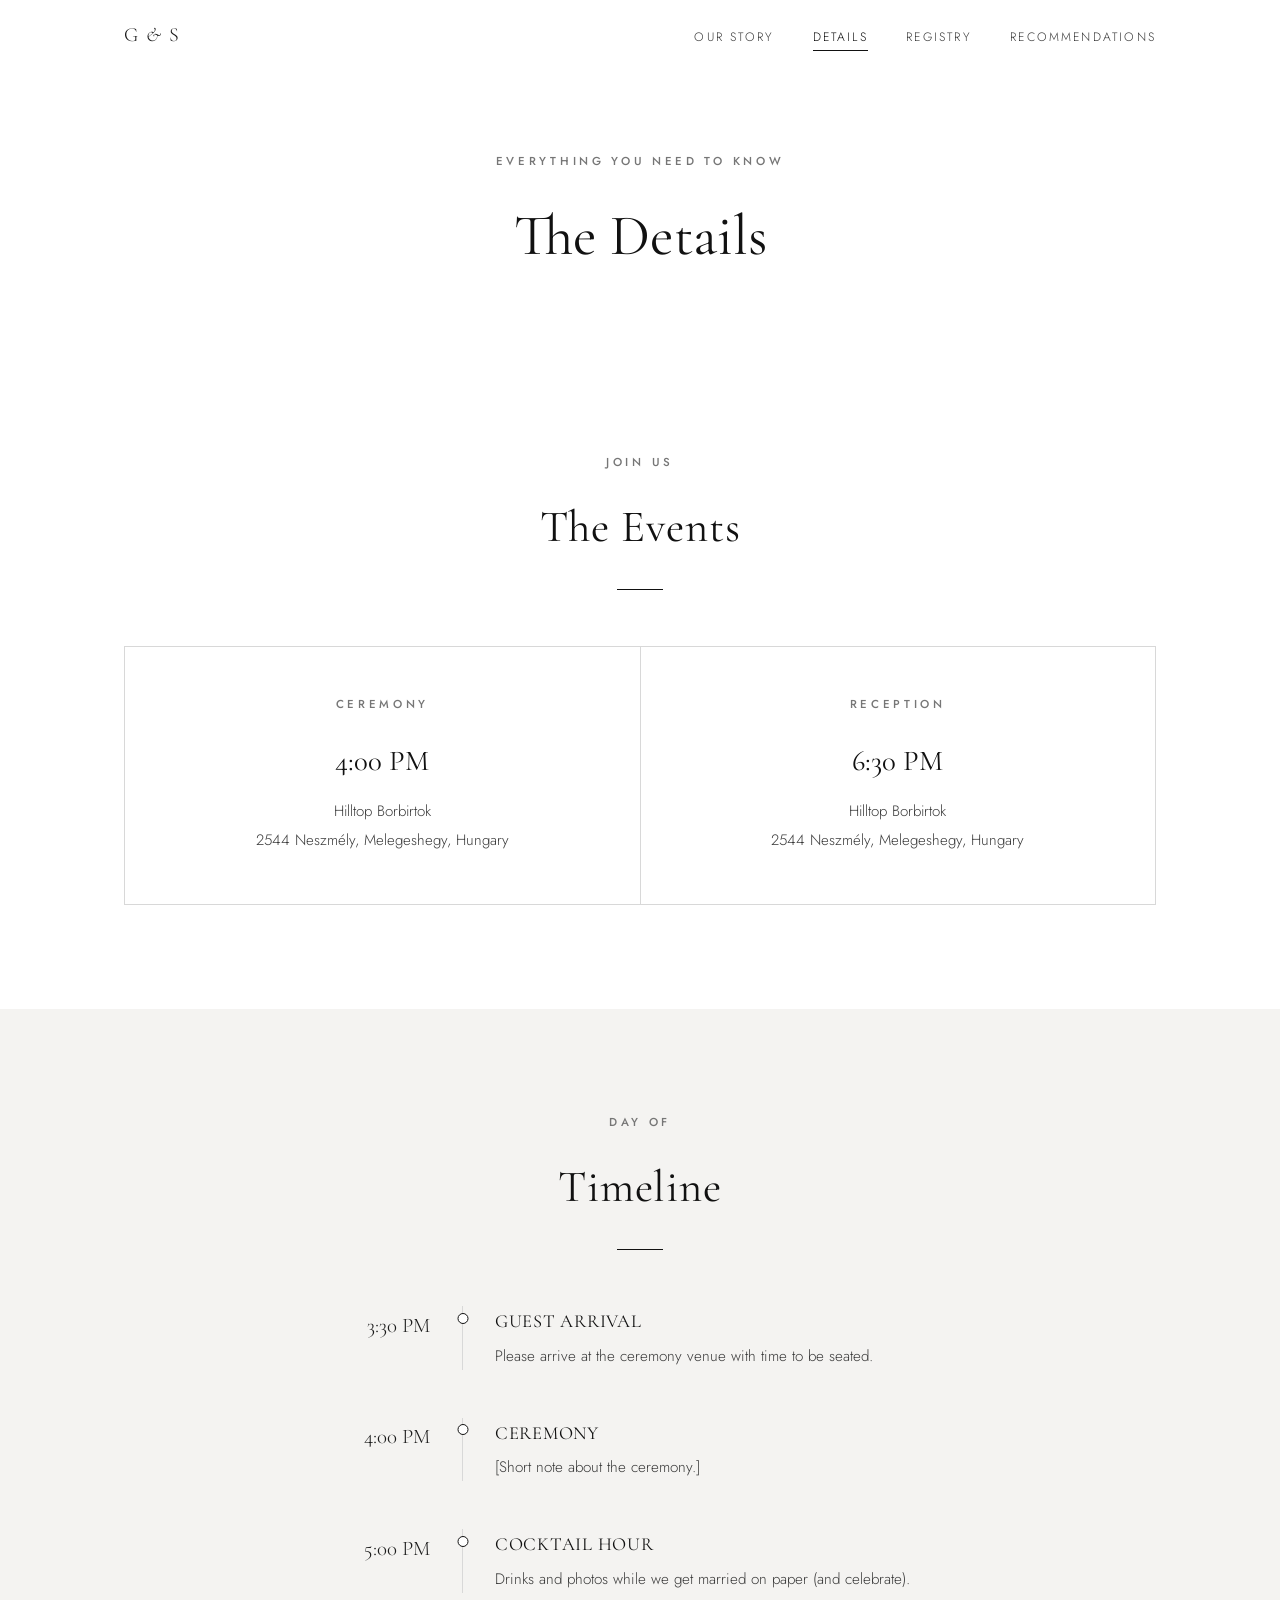
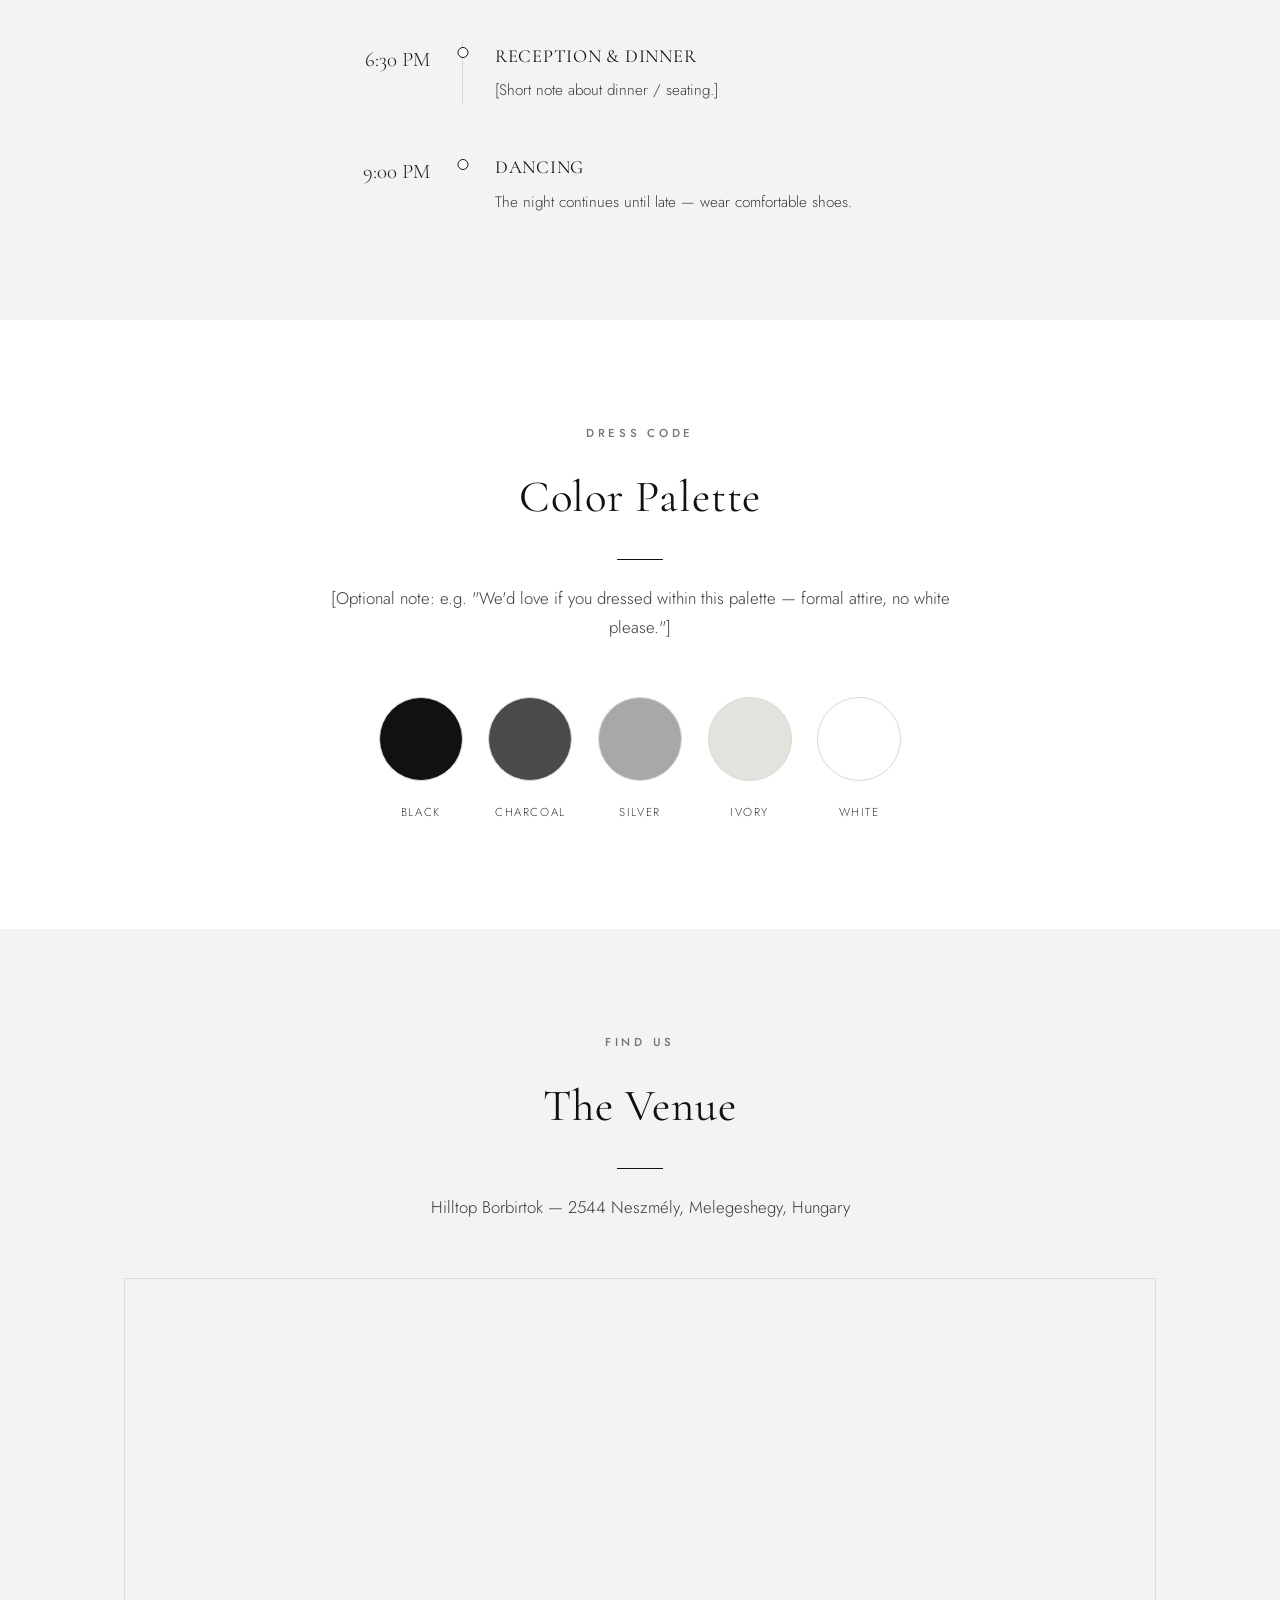
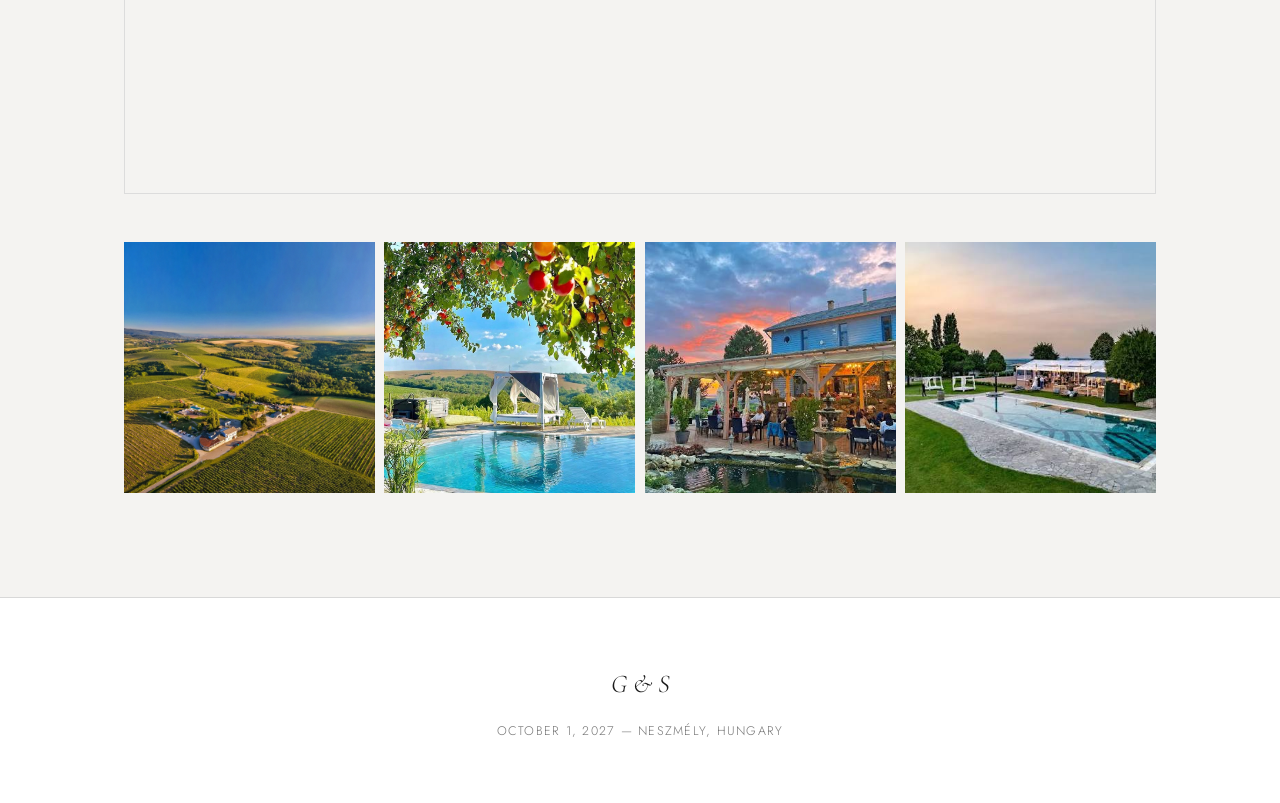
==== commit 0e642640: "Add real photos to the venue gallery Aerial, poolside, dining terrace, and pool/tent shots of Hillto" ====
--- a/info.html
+++ b/info.html
@@ -172,17 +172,17 @@
     </div>
 
     <div class="venue-gallery reveal">
-      <a href="#" data-lightbox>
-        <div class="img-placeholder" data-label="venue-1.jpg">Venue Photo 1</div>
+      <a href="images/venue-1.jpg" data-lightbox>
+        <img src="images/venue-1.jpg" alt="Aerial view of Hilltop Borbirtok and its vineyards" loading="lazy">
       </a>
-      <a href="#" data-lightbox>
-        <div class="img-placeholder" data-label="venue-2.jpg">Venue Photo 2</div>
+      <a href="images/venue-2.jpg" data-lightbox>
+        <img src="images/venue-2.jpg" alt="Poolside at Hilltop Borbirtok" loading="lazy">
       </a>
-      <a href="#" data-lightbox>
-        <div class="img-placeholder" data-label="venue-3.jpg">Venue Photo 3</div>
+      <a href="images/venue-3.jpg" data-lightbox>
+        <img src="images/venue-3.jpg" alt="Sunset dining terrace at Hilltop Borbirtok" loading="lazy">
       </a>
-      <a href="#" data-lightbox>
-        <div class="img-placeholder" data-label="venue-4.jpg">Venue Photo 4</div>
+      <a href="images/venue-4.jpg" data-lightbox>
+        <img src="images/venue-4.jpg" alt="Pool and event tent at Hilltop Borbirtok" loading="lazy">
       </a>
     </div>
   </div>
--- a/css/style.css
+++ b/css/style.css
@@ -764,6 +764,19 @@
   margin-bottom: 0.35rem;
 }
 
+.rec-item h4 a {
+  background-image: linear-gradient(var(--black), var(--black));
+  background-position: 0 100%;
+  background-repeat: no-repeat;
+  background-size: 0% 1px;
+  padding-bottom: 2px;
+  transition: background-size var(--transition);
+}
+
+.rec-item h4 a:hover {
+  background-size: 100% 1px;
+}
+
 .rec-item .rec-tag {
   display: inline-block;
   font-size: 0.68rem;
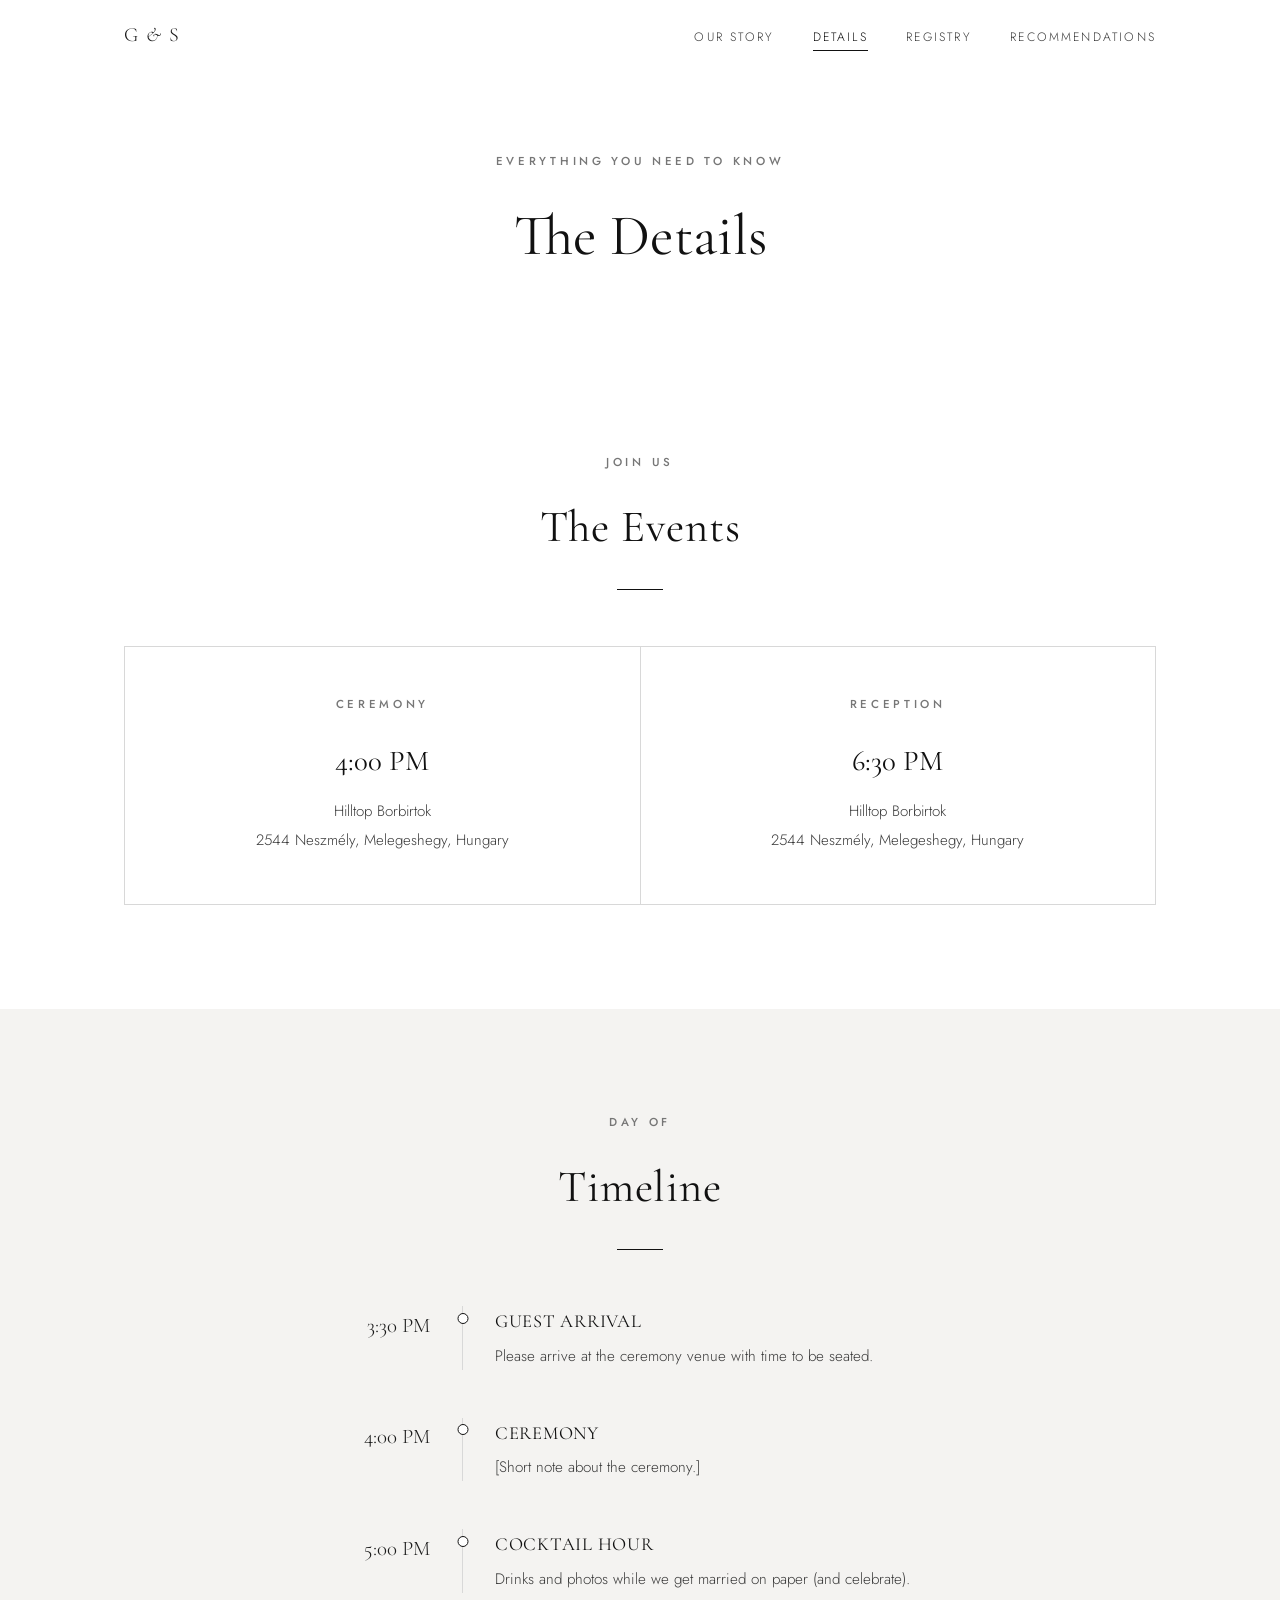
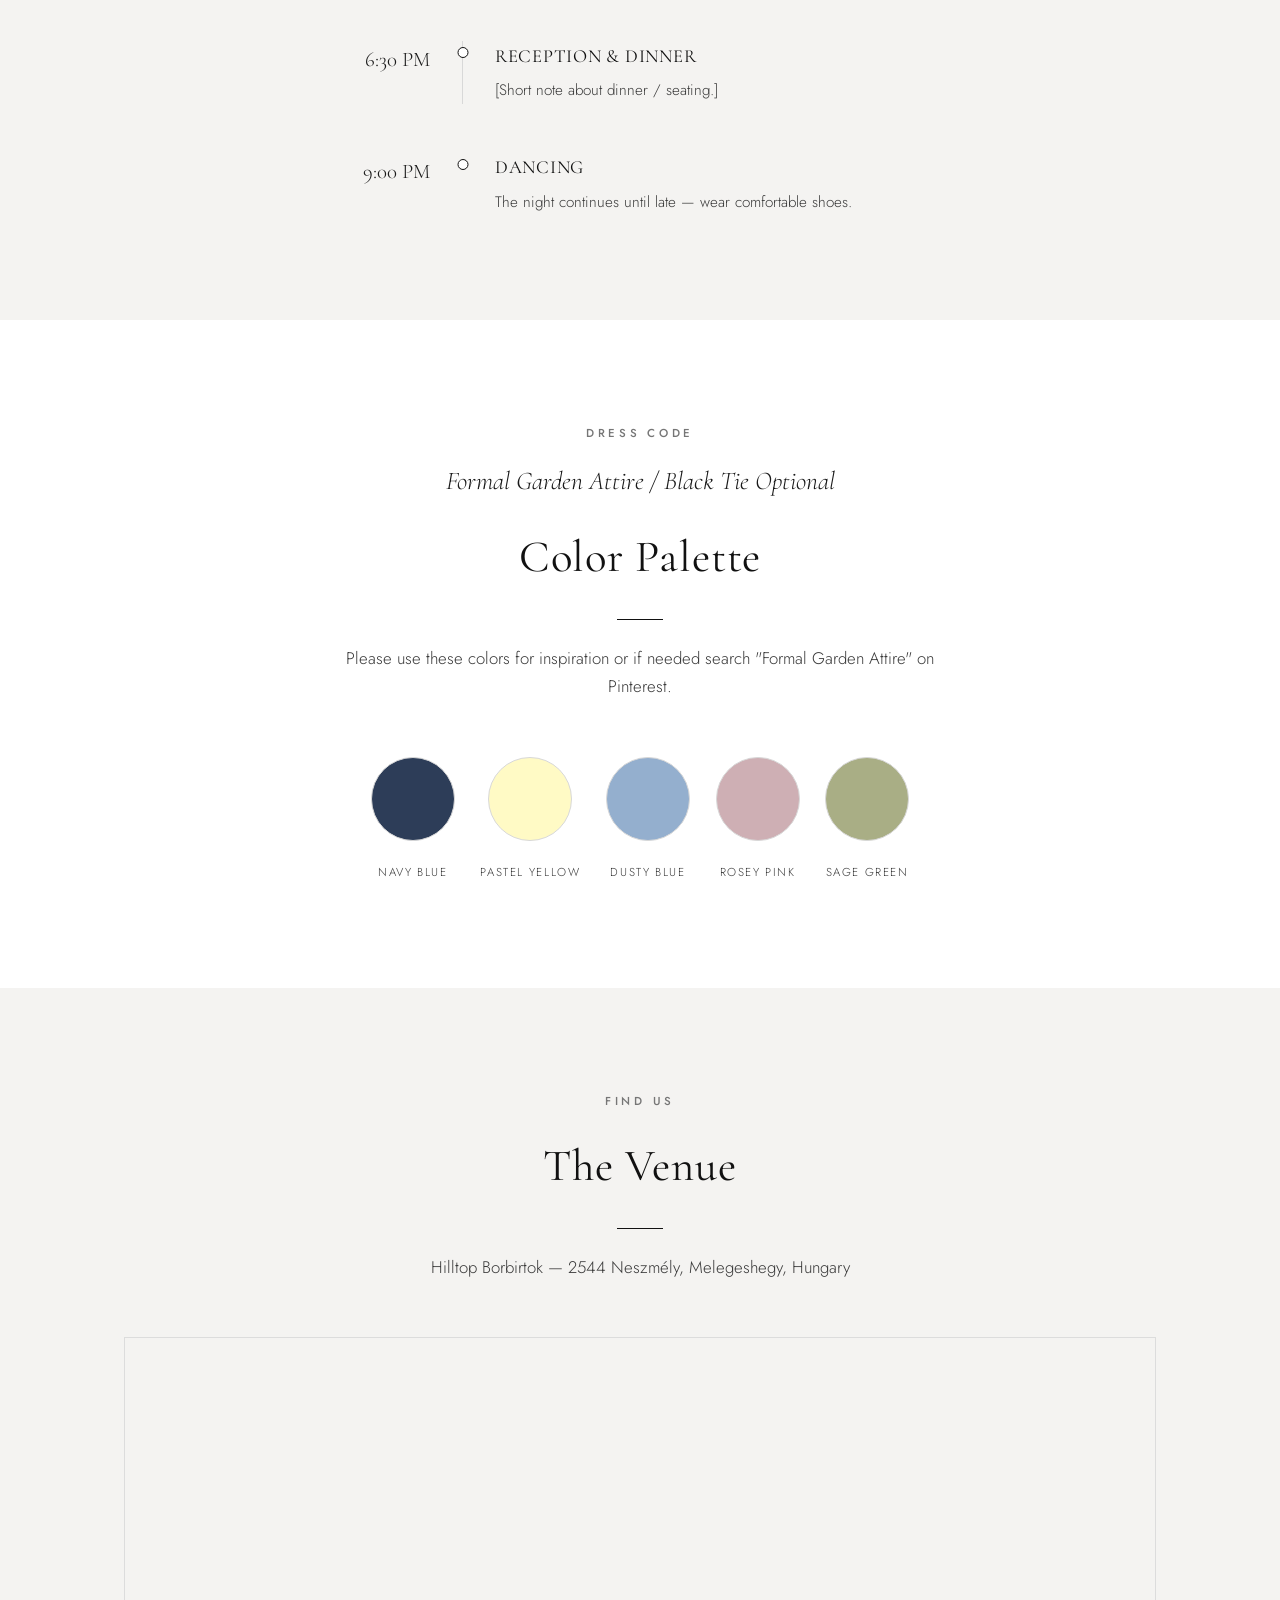
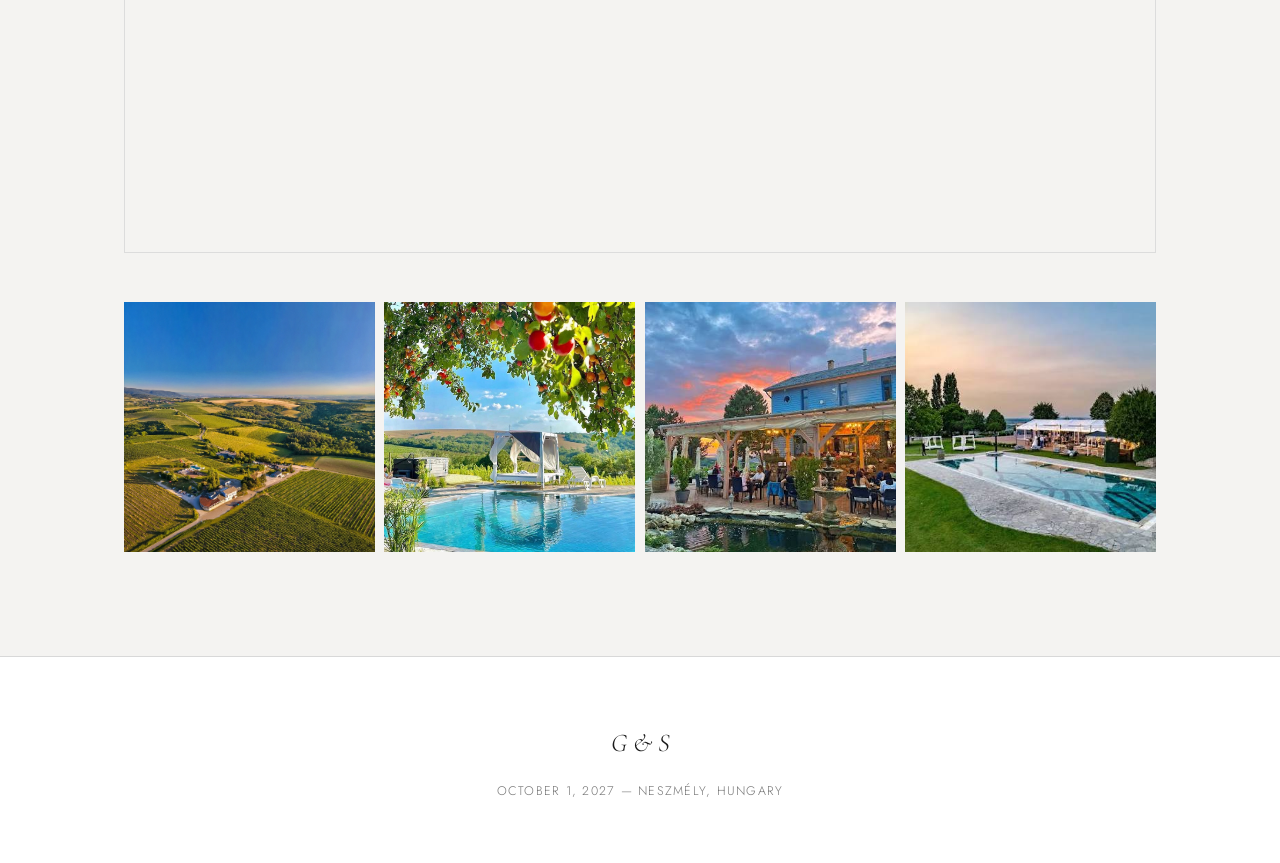
==== commit 6ae8c055: "Update dress code line and color palette Added "Formal Garden Attire / Black Tie Optional" between t" ====
--- a/info.html
+++ b/info.html
@@ -116,34 +116,35 @@
   <div class="container">
     <div class="section-header reveal">
       <span class="eyebrow">Dress Code</span>
+      <p class="dress-code-line">Formal Garden Attire / Black Tie Optional</p>
       <h2 class="section-title">Color Palette</h2>
       <hr class="rule center">
       <p class="section-lede" style="margin-left:auto;margin-right:auto;">
-        [Optional note: e.g. "We'd love if you dressed within this palette —
-        formal attire, no white please."]
+        Please use these colors for inspiration or if needed search "Formal
+        Garden Attire" on Pinterest.
       </p>
     </div>
 
     <div class="palette-row reveal">
       <div class="swatch">
-        <div class="swatch-color" style="background:#111111;"></div>
-        <span class="swatch-label">Black</span>
+        <div class="swatch-color" style="background:#2d3d58;"></div>
+        <span class="swatch-label">Navy Blue</span>
       </div>
       <div class="swatch">
-        <div class="swatch-color" style="background:#4a4a4a;"></div>
-        <span class="swatch-label">Charcoal</span>
+        <div class="swatch-color" style="background:#fffac5;"></div>
+        <span class="swatch-label">Pastel Yellow</span>
       </div>
       <div class="swatch">
-        <div class="swatch-color" style="background:#a8a8a8;"></div>
-        <span class="swatch-label">Silver</span>
+        <div class="swatch-color" style="background:#94afce;"></div>
+        <span class="swatch-label">Dusty Blue</span>
       </div>
       <div class="swatch">
-        <div class="swatch-color" style="background:#e4e2dd; border:1px solid #d8d8d8;"></div>
-        <span class="swatch-label">Ivory</span>
+        <div class="swatch-color" style="background:#ceafb4;"></div>
+        <span class="swatch-label">Rosey Pink</span>
       </div>
       <div class="swatch">
-        <div class="swatch-color" style="background:#ffffff; border:1px solid #d8d8d8;"></div>
-        <span class="swatch-label">White</span>
+        <div class="swatch-color" style="background:#a9ae85;"></div>
+        <span class="swatch-label">Sage Green</span>
       </div>
     </div>
   </div>
--- a/css/style.css
+++ b/css/style.css
@@ -83,6 +83,14 @@
   font-size: clamp(2rem, 4vw, 2.8rem);
   letter-spacing: 0.02em;
   margin-bottom: 1.5rem;
+}
+
+.dress-code-line {
+  font-family: var(--font-display);
+  font-style: italic;
+  font-size: clamp(1.2rem, 2.4vw, 1.6rem);
+  color: var(--off-black);
+  margin: 0 0 1rem;
 }
 
 .section-lede {
